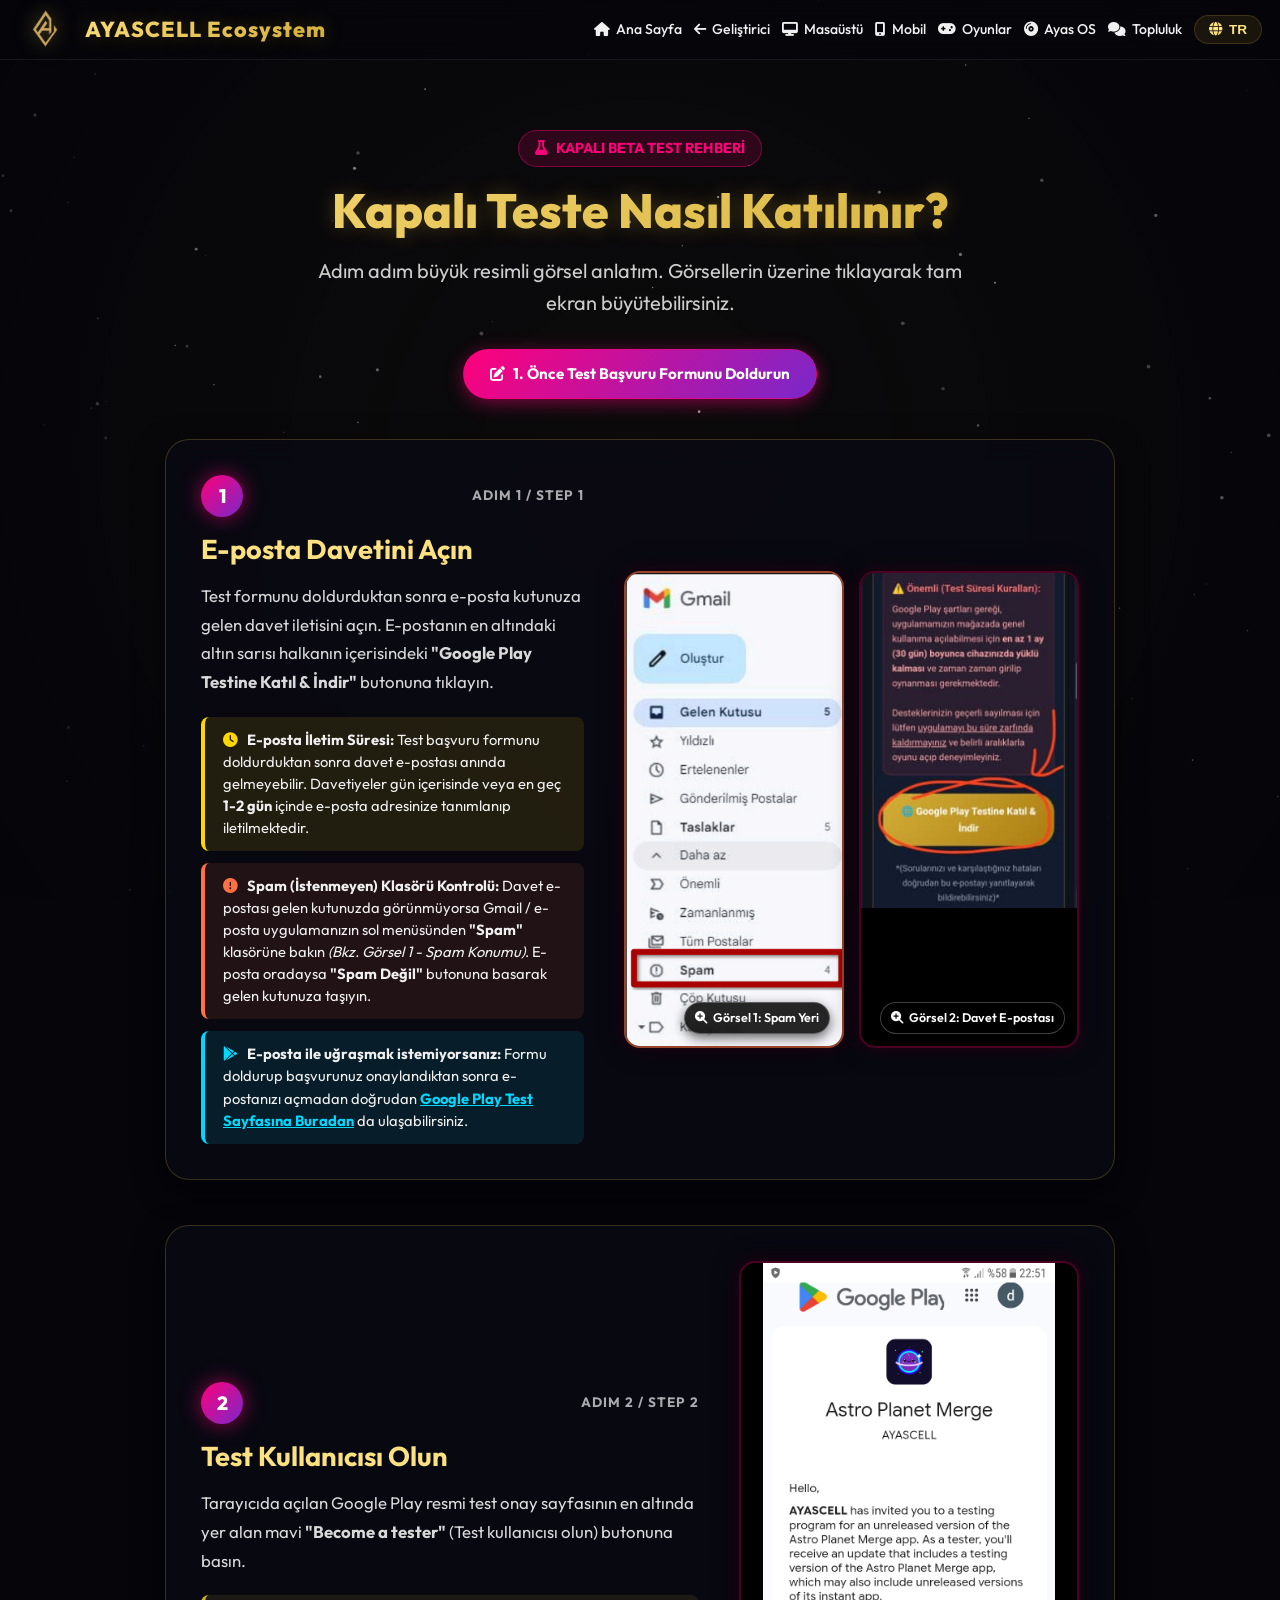
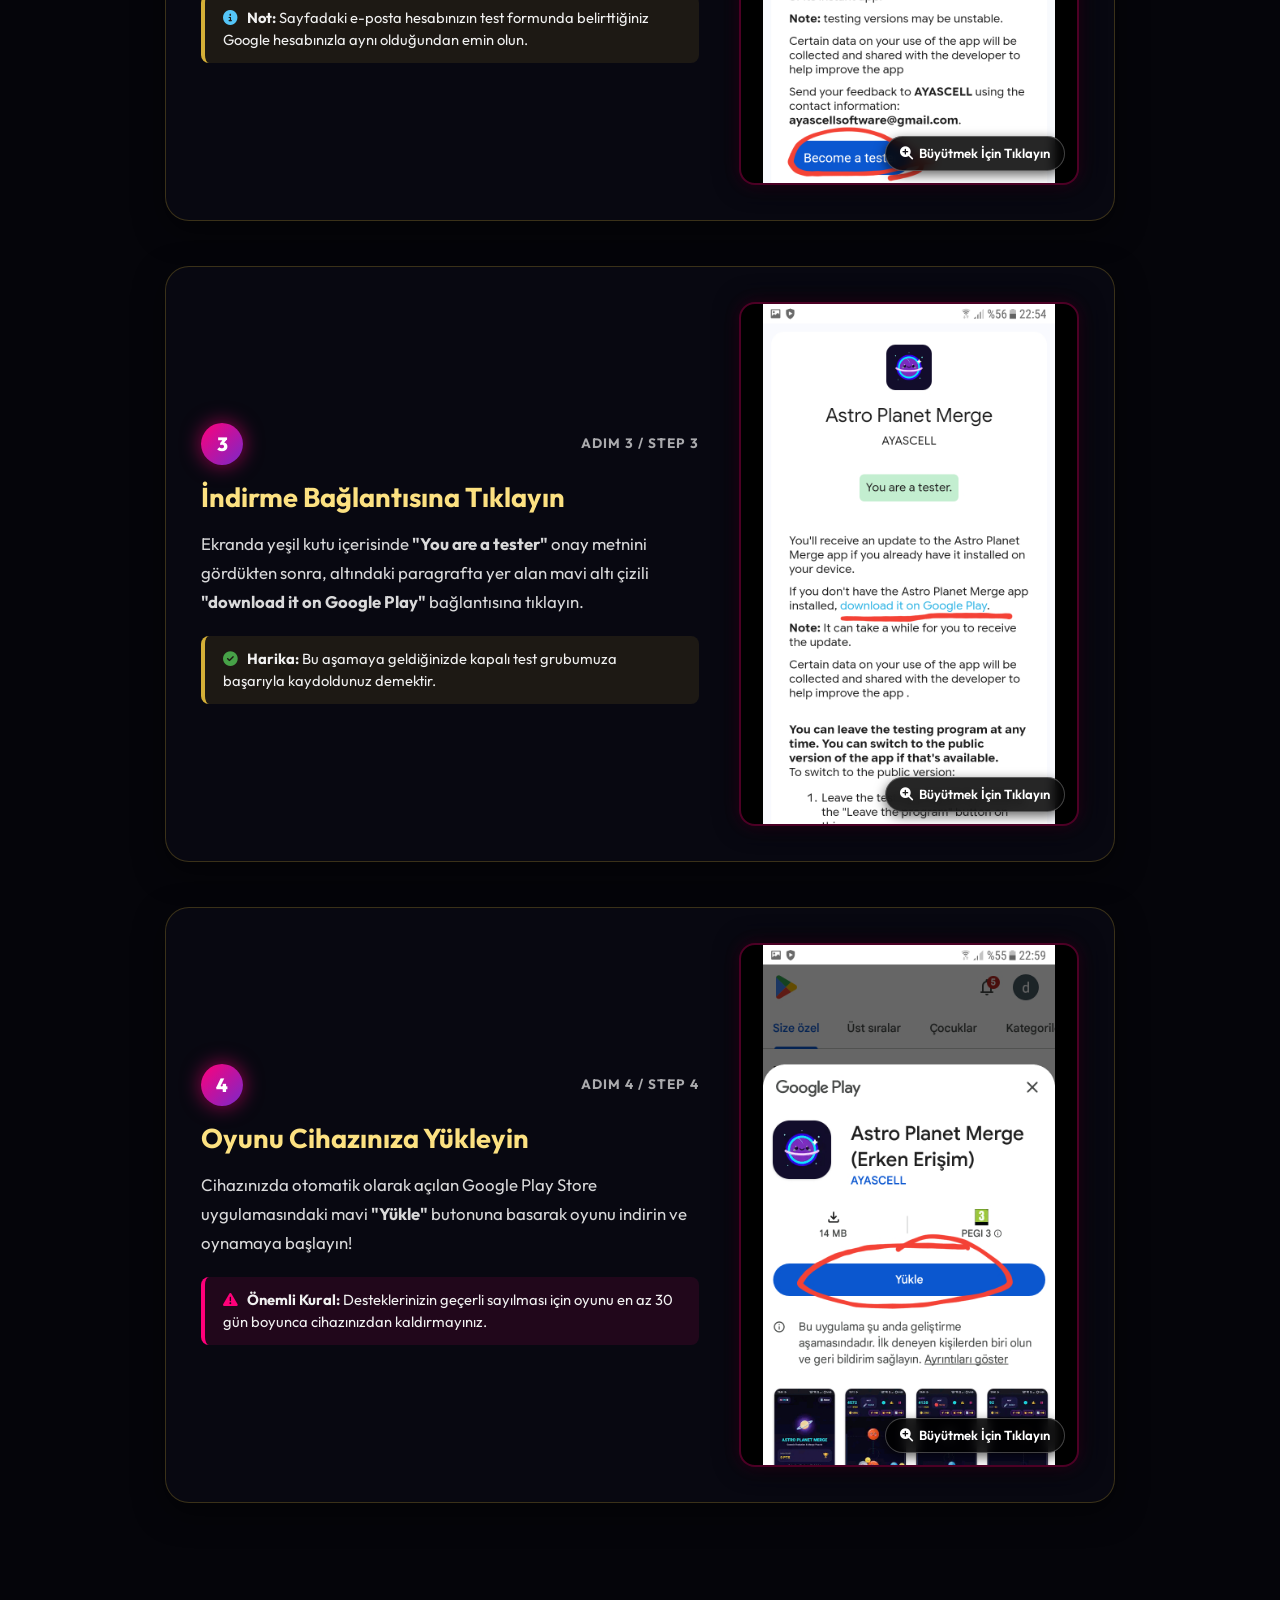
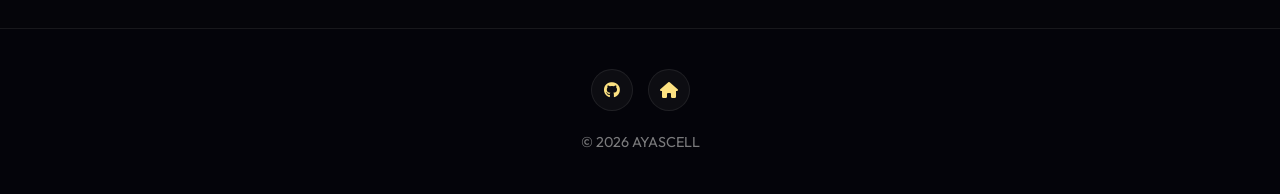
==== closed-beta-guide.html @ e4e46783 "feat: update domain to ayascell.com, add closed-beta guide, SEO and dynamic copyright" ====
<!DOCTYPE html>
<html lang="tr">

<head>
    <meta charset="UTF-8">
    <meta name="viewport" content="width=device-width, initial-scale=1.0">
    <title>Kapalı Beta Rehberi | AYASCELL Ecosystem</title>
    
    <link rel="canonical" href="https://ayascell.com/ayascell-ecosystem/closed-beta-guide.html">
    <meta name="description" content="AYASCELL kapalı beta test katılım rehberi.">
    <meta name="author" content="AYASCELL">
    <meta name="robots" content="index, follow">

    <!-- Open Graph -->
    <meta property="og:type" content="website">
    <meta property="og:site_name" content="AYASCELL">
    <meta property="og:url" content="https://ayascell.com/ayascell-ecosystem/closed-beta-guide.html">
    <meta property="og:title" content="Kapalı Beta Rehberi | AYASCELL Ecosystem">
    <meta property="og:description" content="AYASCELL kapalı beta test katılım rehberi.">
    <meta property="og:image" content="https://ayascell.com/assets/2-Photoroom.png">

    <!-- Favicon -->
    <link rel="icon" type="image/png" href="assets/2-Photoroom.png">
    <link rel="apple-touch-icon" href="assets/2-Photoroom.png">

    <link rel="stylesheet" href="https://cdnjs.cloudflare.com/ajax/libs/font-awesome/6.5.1/css/all.min.css" />
    <link href="https://fonts.googleapis.com/css2?family=Outfit:wght@300;400;500;700;800&display=swap" rel="stylesheet">
    <link rel="stylesheet" href="style.css">

    <style>
        .guide-container {
            max-width: 950px;
            margin: 0 auto 80px;
        }

        .step-card {
            padding: 35px;
            border-radius: 24px;
            margin-bottom: 45px;
            background: rgba(10, 10, 20, 0.75);
            backdrop-filter: blur(15px);
            -webkit-backdrop-filter: blur(15px);
            border: 1px solid rgba(212, 175, 55, 0.25);
            display: flex;
            flex-direction: row;
            align-items: center;
            gap: 40px;
            box-shadow: 0 10px 30px rgba(0, 0, 0, 0.5);
            transition: all 0.3s ease;
        }

        .step-card:hover {
            border-color: rgba(255, 0, 122, 0.4);
            box-shadow: 0 15px 40px rgba(0, 0, 0, 0.7), 0 0 25px rgba(255, 0, 122, 0.15);
        }

        .step-info {
            flex: 1 1 450px;
        }

        .step-badge-wrapper {
            display: flex;
            align-items: center;
            justify-content: space-between;
            margin-bottom: 15px;
        }

        .step-number {
            background: linear-gradient(135deg, #FF007A, #7928CA);
            color: #fff;
            font-weight: 800;
            font-size: 1.2em;
            width: 42px;
            height: 42px;
            border-radius: 50%;
            display: flex;
            align-items: center;
            justify-content: center;
            box-shadow: 0 0 20px rgba(255, 0, 122, 0.6);
        }

        .step-label {
            font-size: 0.85em;
            opacity: 0.7;
            font-weight: 700;
            letter-spacing: 1px;
        }

        .step-title {
            font-size: 1.7em;
            margin-bottom: 15px;
            color: var(--light-gold);
            line-height: 1.3;
        }

        .step-description {
            font-size: 1.05em;
            opacity: 0.9;
            line-height: 1.7;
            margin-bottom: 20px;
        }

        .step-tip-box {
            padding: 12px 18px;
            background: rgba(212, 175, 55, 0.1);
            border-left: 4px solid var(--primary-gold);
            border-radius: 8px;
            font-size: 0.92em;
            color: var(--light-text);
            line-height: 1.5;
        }

        .step-img-wrapper {
            flex: 0 0 340px;
            width: 100%;
            max-width: 360px;
            border-radius: 16px;
            overflow: hidden;
            border: 2px solid rgba(255, 0, 122, 0.3);
            box-shadow: 0 0 25px rgba(0, 0, 0, 0.8), 0 0 15px rgba(255, 0, 122, 0.2);
            cursor: zoom-in;
            transition: transform 0.3s ease, box-shadow 0.3s ease, border-color 0.3s ease;
            background: #000;
            text-align: center;
            position: relative;
        }

        .step-img-wrapper:hover {
            transform: scale(1.03);
            border-color: rgba(255, 0, 122, 0.8);
            box-shadow: 0 0 35px rgba(255, 0, 122, 0.5);
        }

        .step-img-wrapper img {
            width: 100%;
            height: auto;
            max-height: 520px;
            object-fit: contain;
            display: block;
            margin: 0 auto;
        }

        .zoom-hint {
            position: absolute;
            bottom: 12px;
            right: 12px;
            background: rgba(0, 0, 0, 0.85);
            color: #fff;
            padding: 6px 14px;
            border-radius: 20px;
            font-size: 0.82em;
            font-weight: 600;
            pointer-events: none;
            backdrop-filter: blur(6px);
            border: 1px solid rgba(255, 255, 255, 0.25);
            display: flex;
            align-items: center;
            gap: 6px;
            box-shadow: 0 4px 12px rgba(0, 0, 0, 0.6);
        }

        /* Lightbox Modal */
        .image-modal {
            display: none;
            position: fixed;
            z-index: 9999;
            padding-top: 30px;
            padding-bottom: 30px;
            left: 0;
            top: 0;
            width: 100%;
            height: 100%;
            overflow: auto;
            background-color: rgba(5, 5, 10, 0.95);
            backdrop-filter: blur(12px);
        }

        .modal-content {
            margin: auto;
            display: block;
            max-width: 92%;
            max-height: 82vh;
            border-radius: 16px;
            border: 2px solid rgba(212, 175, 55, 0.4);
            box-shadow: 0 0 40px rgba(0, 0, 0, 0.9), 0 0 30px rgba(212, 175, 55, 0.3);
            object-fit: contain;
        }

        .modal-close {
            position: fixed;
            top: 25px;
            right: 30px;
            width: 46px;
            height: 46px;
            background: rgba(15, 15, 25, 0.9);
            border: 2px solid #FF007A;
            border-radius: 50%;
            color: #ffffff;
            font-size: 20px;
            display: flex;
            align-items: center;
            justify-content: center;
            cursor: pointer;
            transition: all 0.3s ease;
            box-shadow: 0 4px 20px rgba(0, 0, 0, 0.9), 0 0 15px rgba(255, 0, 122, 0.6);
            backdrop-filter: blur(8px);
            -webkit-backdrop-filter: blur(8px);
            z-index: 10001;
        }

        .modal-close:hover {
            background: #FF007A;
            color: #ffffff;
            transform: scale(1.15) rotate(90deg);
            box-shadow: 0 0 25px rgba(255, 0, 122, 0.9);
        }

        .modal-caption {
            margin: auto;
            display: block;
            width: 80%;
            max-width: 700px;
            text-align: center;
            color: var(--light-text);
            padding: 15px 0;
            font-size: 1.15em;
            font-weight: 600;
        }

        @media (max-width: 850px) {
            .step-card {
                flex-direction: column;
                padding: 25px;
                gap: 25px;
            }

            .step-img-wrapper {
                flex: 1 1 auto;
                max-width: 100%;
            }

            .step-title {
                font-size: 1.4em;
            }
        }
    </style>
</head>

<body>

    <canvas id="starfield-canvas"></canvas>
    <div class="glass-overlay"></div>

    <!-- Header Navigation -->
    <header class="main-header">
        <nav class="navbar">
            <a href="index.html" class="logo-link">
                <img src="assets/2-Photoroom.png" alt="AYASCELL Logo" class="header-logo-image">
                <span class="gradient-text header-logo-text glow-text">AYASCELL Ecosystem</span>
            </a>
            <div class="menu-toggle" id="menu-toggle">
                <i class="fas fa-bars"></i>
            </div>
            <ul class="nav-links" id="nav-links">
                <li>
                    <a href="index.html">
                        <i class="fas fa-home"></i>
                        <span class="lang-en">Home</span>
                        <span class="lang-tr">Ana Sayfa</span>
                    </a>
                </li>
                <li>
                    <a href="https://ayascell.com/">
                        <i class="fas fa-arrow-left"></i>
                        <span class="lang-en">Developer</span>
                        <span class="lang-tr">Geliştirici</span>
                    </a>
                </li>
                <li>
                    <a href="desktop.html">
                        <i class="fas fa-desktop"></i>
                        <span class="lang-en">Desktop</span>
                        <span class="lang-tr">Masaüstü</span>
                    </a>
                </li>
                <li>
                    <a href="mobile.html">
                        <i class="fas fa-mobile-alt"></i>
                        <span class="lang-en">Mobile</span>
                        <span class="lang-tr">Mobil</span>
                    </a>
                </li>
                <li>
                    <a href="games.html">
                        <i class="fas fa-gamepad"></i>
                        <span class="lang-en">Games</span>
                        <span class="lang-tr">Oyunlar</span>
                    </a>
                </li>
                <li>
                    <a href="https://ayascell.com/AyasOS/" target="_blank">
                        <i class="fas fa-compact-disc"></i>
                        <span class="lang-en">Ayas OS</span>
                        <span class="lang-tr">Ayas OS</span>
                    </a>
                </li>
                <li>
                    <a href="https://ayascell.com/ayas-discussions/" target="_blank">
                        <i class="fas fa-comments"></i>
                        <span class="lang-en">Community</span>
                        <span class="lang-tr">Topluluk</span>
                    </a>
                </li>
                <li>
                    <button id="lang-toggle" class="lang-btn">
                        <i class="fas fa-globe"></i> <span id="current-lang">TR</span>
                    </button>
                </li>
            </ul>
        </nav>
    </header>

    <!-- Subpage Banner -->
    <section class="hero-section" style="padding-top: 130px; padding-bottom: 40px;">
        <div class="container" style="text-align: center;">
            <div
                style="display: inline-flex; align-items: center; gap: 8px; padding: 6px 16px; background: rgba(255, 0, 122, 0.15); border: 1px solid rgba(255, 0, 122, 0.4); border-radius: 20px; font-size: 0.9em; font-weight: 700; color: #FF007A; margin-bottom: 15px;">
                <i class="fas fa-flask"></i>
                <span class="lang-tr">KAPALI BETA TEST REHBERİ</span>
                <span class="lang-en">CLOSED BETA TESTING GUIDE</span>
            </div>
            <h1 class="gradient-text mega-title glow-text" style="font-size: 3em; margin-bottom: 15px;">
                <span class="lang-tr">Kapalı Teste Nasıl Katılınır?</span>
                <span class="lang-en">How to Join Closed Beta?</span>
            </h1>
            <p class="subtitle" style="max-width: 650px; margin: 0 auto 30px;">
                <span class="lang-tr">Adım adım büyük resimli görsel anlatım. Görsellerin üzerine tıklayarak tam ekran
                    büyütebilirsiniz.</span>
                <span class="lang-en">Step-by-step visual guide. Click on any screenshot to view full-size enlarged
                    image.</span>
            </p>
            <div style="display: flex; justify-content: center; gap: 15px; flex-wrap: wrap;">
                <a href="https://forms.gle/T1xgNxnQL53AFzpQ7" target="_blank" class="link-button beta-button">
                    <i class="fas fa-edit"></i>
                    <span class="lang-tr">1. Önce Test Başvuru Formunu Doldurun</span>
                    <span class="lang-en">1. First Fill Closed Beta Form</span>
                </a>
                <!--<a href="https://play.google.com/store/apps/details?id=com.ayascell.astroplanetmerge" target="_blank" class="link-button solid">
                    <i class="fab fa-google-play"></i>
                    <span class="lang-tr">Doğrudan Google Play Sayfası</span>
                    <span class="lang-en">Direct Google Play Store</span>
                </a>
                <a href="games.html" class="link-button outline">
                    <i class="fas fa-arrow-left"></i>
                    <span class="lang-tr">Oyunlara Dön</span>
                    <span class="lang-en">Back to Games</span>
                </a>-->
            </div>
        </div>
    </section>

    <!-- Step-by-Step Visual Walkthrough Container -->
    <section class="guide-container">

        <!-- Step 1 Card -->
        <div class="step-card glass-card premium-border">
            <div class="step-info">
                <div class="step-badge-wrapper">
                    <span class="step-number">1</span>
                    <span class="step-label">ADIM 1 / STEP 1</span>
                </div>
                <h3 class="step-title">
                    <span class="lang-tr">E-posta Davetini Açın</span>
                    <span class="lang-en">Open Email Invitation</span>
                </h3>
                <p class="step-description">
                    <span class="lang-tr">Test formunu doldurduktan sonra e-posta kutunuza gelen davet iletisini açın. E-postanın en altındaki altın sarısı halkanın içerisindeki <strong>"Google Play Testine Katıl & İndir"</strong> butonuna tıklayın.</span>
                    <span class="lang-en">Open the invitation email sent to your inbox. Click the golden circled <strong>"Google Play Testine Katıl & İndir"</strong> button at the bottom.</span>
                </p>
                <div class="step-tip-box" style="border-left-color: #FFD700; background: rgba(255, 215, 0, 0.1); margin-bottom: 12px;">
                    <i class="fas fa-clock" style="color: #FFD700; margin-right: 6px;"></i>
                    <span class="lang-tr"><strong>E-posta İletim Süresi:</strong> Test başvuru formunu doldurduktan sonra davet e-postası anında gelmeyebilir. Davetiyeler gün içerisinde veya en geç <strong>1-2 gün</strong> içinde e-posta adresinize tanımlanıp iletilmektedir.</span>
                    <span class="lang-en"><strong>Email Delivery Time:</strong> After submitting the test form, the invitation email may not arrive instantly. Invitations are sent within the day or at most within <strong>1-2 days</strong>.</span>
                </div>
                <div class="step-tip-box" style="border-left-color: #FF7043; background: rgba(255, 112, 67, 0.1); margin-bottom: 12px;">
                    <i class="fas fa-exclamation-circle" style="color: #FF7043; margin-right: 6px;"></i>
                    <span class="lang-tr"><strong>Spam (İstenmeyen) Klasörü Kontrolü:</strong> Davet e-postası gelen kutunuzda görünmüyorsa Gmail / e-posta uygulamanızın sol menüsünden <strong>"Spam"</strong> klasörüne bakın <em>(Bkz. Görsel 1 - Spam Konumu)</em>. E-posta oradaysa <strong>"Spam Değil"</strong> butonuna basarak gelen kutunuza taşıyın.</span>
                    <span class="lang-en"><strong>Spam Folder Check:</strong> If the email doesn't appear in your inbox, check the <strong>"Spam"</strong> folder in your email side menu <em>(See Image 1 - Spam Location)</em>. Click <strong>"Not Spam"</strong> to move it to Inbox.</span>
                </div>
                <div class="step-tip-box" style="border-left-color: #00D8FF; background: rgba(0, 216, 255, 0.1);">
                    <i class="fab fa-google-play" style="color: #00D8FF; margin-right: 6px;"></i>
                    <span class="lang-tr"><strong>E-posta ile uğraşmak istemiyorsanız:</strong> Formu doldurup başvurunuz onaylandıktan sonra e-postanızı açmadan doğrudan <a href="https://play.google.com/store/apps/details?id=com.ayascell.astroplanetmerge" target="_blank" style="color: #00D8FF; text-decoration: underline; font-weight: 700;">Google Play Test Sayfasına Buradan</a> da ulaşabilirsiniz.</span>
                    <span class="lang-en"><strong>If you prefer to bypass email:</strong> Once approved after filling the form, you can access the <a href="https://play.google.com/store/apps/details?id=com.ayascell.astroplanetmerge" target="_blank" style="color: #00D8FF; text-decoration: underline; font-weight: 700;">Google Play Testing Page Directly Here</a> without opening your email.</span>
                </div>
            </div>
            
            <!-- Dual Screenshots Container (Spam + Email Invite) -->
            <div style="display: flex; gap: 15px; flex-wrap: wrap; justify-content: center; flex: 0 0 auto;">
                <!-- 1. Spam Location Screenshot -->
                <div class="step-img-wrapper" style="flex: 1 1 180px; max-width: 220px; border-color: rgba(255, 112, 67, 0.6);" onclick="openImageModal('assets/closed-beta-spam.png', 'Görsel 1: Gmail Spam Klasörünün Yeri (Kırmızı Kutu)')">
                    <img src="assets/closed-beta-spam.png" alt="Gmail Spam Klasörü Yeri" style="max-height: 480px;">
                    <div class="zoom-hint" style="font-size: 0.78em; padding: 5px 10px;">
                        <i class="fas fa-search-plus"></i> <span class="lang-tr">Görsel 1: Spam Yeri</span><span class="lang-en">Image 1: Spam Location</span>
                    </div>
                </div>
                <!-- 2. Email Invite Screenshot -->
                <div class="step-img-wrapper" style="flex: 1 1 180px; max-width: 220px;" onclick="openImageModal('assets/closed-beta-step1.jpg', 'Görsel 2: E-postadaki \'Google Play Testine Katıl & İndir\' Butonuna Tıklayın')">
                    <img src="assets/closed-beta-step1.jpg" alt="Adım 1 - E-posta Daveti" style="max-height: 480px;">
                    <div class="zoom-hint" style="font-size: 0.78em; padding: 5px 10px;">
                        <i class="fas fa-search-plus"></i> <span class="lang-tr">Görsel 2: Davet E-postası</span><span class="lang-en">Image 2: Email Invite</span>
                    </div>
                </div>
            </div>
        </div>

        <!-- Step 2 Card -->
        <div class="step-card glass-card premium-border">
            <div class="step-info">
                <div class="step-badge-wrapper">
                    <span class="step-number">2</span>
                    <span class="step-label">ADIM 2 / STEP 2</span>
                </div>
                <h3 class="step-title">
                    <span class="lang-tr">Test Kullanıcısı Olun</span>
                    <span class="lang-en">Become a Tester</span>
                </h3>
                <p class="step-description">
                    <span class="lang-tr">Tarayıcıda açılan Google Play resmi test onay sayfasının en altında yer alan
                        mavi <strong>"Become a tester"</strong> (Test kullanıcısı olun) butonuna basın.</span>
                    <span class="lang-en">On the official Google Play web page, click the blue <strong>"Become a
                            tester"</strong> button located at the bottom.</span>
                </p>
                <div class="step-tip-box">
                    <i class="fas fa-info-circle" style="color: #54C5F8; margin-right: 6px;"></i>
                    <span class="lang-tr"><strong>Not:</strong> Sayfadaki e-posta hesabınızın test formunda
                        belirttiğiniz Google hesabınızla aynı olduğundan emin olun.</span>
                    <span class="lang-en"><strong>Note:</strong> Make sure the logged-in Google account matches the
                        email provided in the test form.</span>
                </div>
            </div>
            <div class="step-img-wrapper"
                onclick="openImageModal('assets/closed-beta-step2.png', 'Adım 2: Mavi \'Become a tester\' Butonuna Basın')">
                <img src="assets/closed-beta-step2.png" alt="Adım 2 - Become a Tester">
                <div class="zoom-hint">
                    <i class="fas fa-search-plus"></i>
                    <span class="lang-tr">Büyütmek İçin Tıklayın</span>
                    <span class="lang-en">Click to Enlarge</span>
                </div>
            </div>
        </div>

        <!-- Step 3 Card -->
        <div class="step-card glass-card premium-border">
            <div class="step-info">
                <div class="step-badge-wrapper">
                    <span class="step-number">3</span>
                    <span class="step-label">ADIM 3 / STEP 3</span>
                </div>
                <h3 class="step-title">
                    <span class="lang-tr">İndirme Bağlantısına Tıklayın</span>
                    <span class="lang-en">Click Download Link</span>
                </h3>
                <p class="step-description">
                    <span class="lang-tr">Ekranda yeşil kutu içerisinde <strong>"You are a tester"</strong> onay metnini
                        gördükten sonra, altındaki paragrafta yer alan mavi altı çizili <strong>"download it on Google
                            Play"</strong> bağlantısına tıklayın.</span>
                    <span class="lang-en">Once you see <strong>"You are a tester"</strong> in green, click the blue
                        underlined <strong>"download it on Google Play"</strong> link inside the paragraph below.</span>
                </p>
                <div class="step-tip-box">
                    <i class="fas fa-check-circle" style="color: #47A248; margin-right: 6px;"></i>
                    <span class="lang-tr"><strong>Harika:</strong> Bu aşamaya geldiğinizde kapalı test grubumuza
                        başarıyla kaydoldunuz demektir.</span>
                    <span class="lang-en"><strong>Great:</strong> You have successfully registered in our closed testing
                        group.</span>
                </div>
            </div>
            <div class="step-img-wrapper"
                onclick="openImageModal('assets/closed-beta-step3.jpg', 'Adım 3: Altı Çizili \'download it on Google Play\' Bağlantısına Tıklayın')">
                <img src="assets/closed-beta-step3.jpg" alt="Adım 3 - Download Link">
                <div class="zoom-hint">
                    <i class="fas fa-search-plus"></i>
                    <span class="lang-tr">Büyütmek İçin Tıklayın</span>
                    <span class="lang-en">Click to Enlarge</span>
                </div>
            </div>
        </div>

        <!-- Step 4 Card -->
        <div class="step-card glass-card premium-border">
            <div class="step-info">
                <div class="step-badge-wrapper">
                    <span class="step-number">4</span>
                    <span class="step-label">ADIM 4 / STEP 4</span>
                </div>
                <h3 class="step-title">
                    <span class="lang-tr">Oyunu Cihazınıza Yükleyin</span>
                    <span class="lang-en">Install Game on Device</span>
                </h3>
                <p class="step-description">
                    <span class="lang-tr">Cihazınızda otomatik olarak açılan Google Play Store uygulamasındaki mavi
                        <strong>"Yükle"</strong> butonuna basarak oyunu indirin ve oynamaya başlayın!</span>
                    <span class="lang-en">Click the blue <strong>"Install"</strong> button in the automatically opened
                        Google Play Store app to download and start playing!</span>
                </p>
                <div class="step-tip-box" style="border-left-color: #FF007A; background: rgba(255, 0, 122, 0.1);">
                    <i class="fas fa-exclamation-triangle" style="color: #FF007A; margin-right: 6px;"></i>
                    <span class="lang-tr"><strong>Önemli Kural:</strong> Desteklerinizin geçerli sayılması için oyunu en
                        az 30 gün boyunca cihazınızdan kaldırmayınız.</span>
                    <span class="lang-en"><strong>Important Rule:</strong> Keep the game installed on your device for at
                        least 30 days for testing validity.</span>
                </div>
            </div>
            <div class="step-img-wrapper"
                onclick="openImageModal('assets/closed-beta-step4.jpg', 'Adım 4: Google Play Store\'dan \'Yükle\' Butonuna Basın')">
                <img src="assets/closed-beta-step4.jpg" alt="Adım 4 - Google Play Yükle">
                <div class="zoom-hint">
                    <i class="fas fa-search-plus"></i>
                    <span class="lang-tr">Büyütmek İçin Tıklayın</span>
                    <span class="lang-en">Click to Enlarge</span>
                </div>
            </div>
        </div>

    </section>

    <!-- Image Lightbox Modal -->
    <div id="image-modal" class="image-modal" onclick="closeImageModal()">
        <span class="modal-close" onclick="closeImageModal()">&times;</span>
        <img class="modal-content" id="modal-img" alt="Enlarged Screenshot">
        <div id="modal-caption" class="modal-caption"></div>
    </div>

    <!-- Footer -->
    <footer>
        <div class="container">
            <div class="social-links">
                <a href="https://github.com/ayascell" target="_blank" class="social-icon"><i
                        class="fab fa-github"></i></a>
                <a href="index.html" class="social-icon"><i class="fas fa-home"></i></a>
            </div>
            <p class="copyright-text">&copy; <span class="current-year"></span> AYASCELL</p>
        </div>
    </footer>

    <script>
        function openImageModal(imgSrc, captionText) {
            const modal = document.getElementById('image-modal');
            const modalImg = document.getElementById('modal-img');
            const caption = document.getElementById('modal-caption');
            modal.style.display = "block";
            modalImg.src = imgSrc;
            caption.textContent = captionText;
        }

        function closeImageModal() {
            document.getElementById('image-modal').style.display = "none";
        }
    </script>
    <script src="app.js"></script>
</body>

</html>
---- style.css ----
:root {
    --dark-bg: #05050A;
    --card-bg: rgba(18, 18, 28, 0.6);
    --primary-gold: #D4AF37;
    --light-gold: #FCE181;
    --light-text: #F0F0F0;
    --border-color: rgba(212, 175, 55, 0.2);
    --button-bg: #141423;

    --glass-bg: rgba(255, 255, 255, 0.03);
    --glass-border: rgba(255, 255, 255, 0.08);
    --glass-shadow: 0 8px 32px 0 rgba(0, 0, 0, 0.5);

    --neon-orange: #FF5722;
    --neon-yellow: #FFDF00;
    --neon-blue: #00D8FF;
    --neon-green: #68A063;
    --neon-python: #3776AB;
    --neon-purple: #9c27b0;
}

* {
    margin: 0;
    padding: 0;
    box-sizing: border-box;
}

img {
    -webkit-user-drag: none;
    user-drag: none;
    user-select: none;
}

body {
    font-family: 'Outfit', sans-serif;
    background-color: var(--dark-bg);
    color: var(--light-text);
    line-height: 1.6;
    overflow-x: hidden;
    position: relative;
    scroll-behavior: smooth;
    scroll-padding-top: 100px;
    min-height: 100vh;
    display: flex;
    flex-direction: column;
}

#starfield-canvas {
    position: fixed;
    top: 0;
    left: 0;
    width: 100%;
    height: 100%;
    z-index: -2;
    opacity: 0.9;
}

.glass-overlay {
    position: fixed;
    top: 0;
    left: 0;
    width: 100%;
    height: 100%;
    z-index: -1;
    background: radial-gradient(circle at 50% 50%, rgba(212, 175, 55, 0.04) 0%, rgba(5, 5, 10, 0.85) 100%);
    pointer-events: none;
}

.container {
    max-width: 1200px;
    margin: 0 auto;
    padding: 0 20px;
    width: 100%;
}

/* Language Toggle Rules */
.lang-tr { display: none !important; }
.lang-en { display: inline !important; }
.show-tr .lang-tr { display: inline !important; }
.show-tr .lang-en { display: none !important; }
.show-en .lang-tr { display: none !important; }
.show-en .lang-en { display: inline !important; }

/* Typography & Helpers */
.gradient-text {
    background: linear-gradient(135deg, var(--light-gold), var(--primary-gold));
    -webkit-background-clip: text;
    -webkit-text-fill-color: transparent;
}

.glow-text {
    text-shadow: 0 0 20px rgba(212, 175, 55, 0.3);
}

/* Glassmorphism Cards */
.glass-card {
    background: var(--card-bg);
    backdrop-filter: blur(16px);
    -webkit-backdrop-filter: blur(16px);
    border: 1px solid var(--glass-border);
    box-shadow: var(--glass-shadow);
    border-radius: 20px;
    transition: all 0.3s cubic-bezier(0.25, 0.8, 0.25, 1);
}

.premium-border {
    border: 1px solid var(--border-color);
}

.hover-lift:hover {
    transform: translateY(-6px);
    border-color: rgba(212, 175, 55, 0.4);
    box-shadow: 0 12px 40px rgba(212, 175, 55, 0.15);
}

/* Header & Navbar */
.main-header {
    position: fixed;
    top: 0;
    left: 0;
    width: 100%;
    z-index: 1000;
    background: rgba(5, 5, 10, 0.8);
    backdrop-filter: blur(12px);
    border-bottom: 1px solid var(--glass-border);
}

.navbar {
    display: flex;
    justify-content: space-between;
    align-items: center;
    padding: 15px 30px;
    max-width: 1300px;
    margin: 0 auto;
}

.logo-link {
    display: flex;
    align-items: center;
    gap: 12px;
    text-decoration: none;
}

.header-logo-image {
    height: 55px;
    width: auto;
    object-fit: contain;
    margin: -10px 0;
    filter: drop-shadow(0 0 10px rgba(212, 175, 55, 0.6));
}

.header-logo-text {
    font-size: 1.6em;
    font-weight: 800;
    letter-spacing: 1px;
}

.nav-links {
    display: flex;
    list-style: none;
    align-items: center;
    gap: 20px;
}

.nav-links li {
    flex-shrink: 0;
}

.nav-links a {
    color: var(--light-text);
    text-decoration: none;
    font-weight: 500;
    font-size: 0.95em;
    transition: color 0.3s ease;
    display: flex;
    align-items: center;
    gap: 6px;
    white-space: nowrap !important;
}

.nav-links a:hover, .nav-links a.active {
    color: var(--primary-gold);
}

.lang-btn {
    background: rgba(212, 175, 55, 0.1);
    border: 1px solid var(--border-color);
    color: var(--light-gold);
    padding: 6px 14px;
    border-radius: 20px;
    cursor: pointer;
    font-weight: 600;
    font-size: 0.85em;
    display: flex;
    align-items: center;
    gap: 6px;
    transition: all 0.3s ease;
}

.lang-btn:hover {
    background: var(--primary-gold);
    color: var(--dark-bg);
    box-shadow: 0 0 15px rgba(212, 175, 55, 0.4);
}

.menu-toggle {
    display: none;
    font-size: 1.5em;
    color: var(--light-gold);
    cursor: pointer;
}

/* Hero Section */
.hero-section {
    padding-top: 140px;
    padding-bottom: 60px;
    text-align: center;
}

.hero-avatar {
    width: 140px;
    height: 140px;
    margin: 0 auto 20px;
    border-radius: 50%;
    background: #12121e;
    border: 2px solid rgba(212, 175, 55, 0.4);
    display: flex;
    align-items: center;
    justify-content: center;
    box-shadow: 0 0 30px rgba(212, 175, 55, 0.25);
}

.hero-avatar img {
    width: 75%;
    object-fit: contain;
    filter: drop-shadow(0 0 12px rgba(212, 175, 55, 0.5));
}

.mega-title {
    font-size: 3.5em;
    font-weight: 800;
    margin-bottom: 10px;
    line-height: 1.2;
}

.subtitle {
    font-size: 1.25em;
    color: rgba(240, 240, 240, 0.85);
    max-width: 700px;
    margin: 0 auto 30px;
    font-weight: 400;
}

/* Category Grid (Pillars) */
.category-grid {
    display: grid;
    grid-template-columns: repeat(auto-fit, minmax(320px, 1fr));
    gap: 30px;
    margin-top: 40px;
    margin-bottom: 60px;
}

.category-card {
    padding: 35px 25px;
    text-align: center;
    position: relative;
    overflow: hidden;
    display: flex;
    flex-direction: column;
    align-items: center;
    justify-content: space-between;
}

.category-icon-wrapper {
    width: 80px;
    height: 80px;
    border-radius: 20px;
    background: rgba(212, 175, 55, 0.08);
    border: 1px solid var(--border-color);
    display: flex;
    align-items: center;
    justify-content: center;
    font-size: 2.2em;
    color: var(--light-gold);
    margin-bottom: 20px;
    box-shadow: 0 0 20px rgba(212, 175, 55, 0.1);
}

.category-card h3 {
    font-size: 1.7em;
    margin-bottom: 12px;
    color: #FFF;
}

.category-card p {
    font-size: 0.95em;
    color: rgba(240, 240, 240, 0.7);
    margin-bottom: 25px;
}

/* Buttons */
.link-button {
    display: inline-flex;
    align-items: center;
    gap: 8px;
    padding: 12px 26px;
    border-radius: 30px;
    text-decoration: none;
    font-weight: 700;
    font-size: 0.95em;
    transition: all 0.3s ease;
    cursor: pointer;
}

.link-button.solid {
    background: linear-gradient(135deg, var(--light-gold), var(--primary-gold));
    color: #05050A;
    box-shadow: 0 4px 15px rgba(212, 175, 55, 0.3);
}

.link-button.solid:hover {
    box-shadow: 0 6px 25px rgba(212, 175, 55, 0.6);
    transform: translateY(-2px);
}

.link-button.outline {
    background: rgba(255, 255, 255, 0.03);
    border: 1px solid var(--border-color);
    color: var(--light-gold);
}

.link-button.outline:hover {
    background: rgba(212, 175, 55, 0.15);
    border-color: var(--primary-gold);
    color: #FFF;
}

.link-button.beta-button {
    background: linear-gradient(135deg, #FF007A, #7928CA);
    color: #FFFFFF;
    border: 1px solid rgba(255, 0, 122, 0.5);
    box-shadow: 0 4px 18px rgba(255, 0, 122, 0.45);
    animation: betaPulse 2.5s infinite alternate;
}

.link-button.beta-button:hover {
    background: linear-gradient(135deg, #FF2A8D, #9333EA);
    box-shadow: 0 6px 28px rgba(255, 0, 122, 0.75);
    transform: translateY(-2px);
    color: #FFFFFF;
}

@keyframes betaPulse {
    0% {
        box-shadow: 0 0 12px rgba(255, 0, 122, 0.4);
    }
    100% {
        box-shadow: 0 0 25px rgba(255, 0, 122, 0.85), 0 0 40px rgba(121, 40, 202, 0.5);
    }
}

/* Projects Showcase Grid */
.showcase-grid {
    display: grid;
    grid-template-columns: repeat(auto-fit, minmax(320px, 1fr));
    gap: 25px;
    margin-top: 30px;
}

.project-card {
    padding: 30px;
    display: flex;
    flex-direction: column;
    justify-content: space-between;
}

.project-header {
    display: flex;
    justify-content: space-between;
    align-items: center;
    margin-bottom: 18px;
}

.app-card-icon {
    width: 48px;
    height: 48px;
    object-fit: contain;
    border-radius: 12px;
    box-shadow: 0 4px 12px rgba(0, 0, 0, 0.4);
    border: 1px solid rgba(255, 255, 255, 0.15);
    background: rgba(18, 18, 28, 0.8);
    transition: transform 0.3s ease;
}

.project-card:hover .app-card-icon {
    transform: scale(1.08);
}

.project-badge {
    font-size: 0.75em;
    font-weight: 700;
    padding: 4px 10px;
    border-radius: 12px;
    text-transform: uppercase;
    letter-spacing: 0.5px;
}

.badge-desktop { background: rgba(0, 216, 255, 0.15); color: #00D8FF; border: 1px solid rgba(0, 216, 255, 0.3); }
.badge-mobile { background: rgba(255, 87, 34, 0.15); color: #FF5722; border: 1px solid rgba(255, 87, 34, 0.3); }
.badge-game { background: rgba(156, 39, 176, 0.15); color: #e040fb; border: 1px solid rgba(156, 39, 176, 0.3); }
.badge-os { background: rgba(212, 175, 55, 0.15); color: var(--light-gold); border: 1px solid var(--border-color); }
.badge-live { background: rgba(76, 175, 80, 0.15); color: #4CAF50; border: 1px solid rgba(76, 175, 80, 0.3); }
.badge-testing { background: rgba(255, 152, 0, 0.15); color: #FF9800; border: 1px solid rgba(255, 152, 0, 0.3); }

.project-card h4 {
    font-size: 1.4em;
    margin-bottom: 10px;
    color: #FFF;
}

.project-card p {
    font-size: 0.92em;
    color: rgba(240, 240, 240, 0.75);
    margin-bottom: 20px;
    flex-grow: 1;
}

.tech-tags {
    display: flex;
    gap: 8px;
    flex-wrap: wrap;
    margin-bottom: 20px;
}

.tech-tag {
    font-size: 0.75em;
    padding: 3px 8px;
    background: rgba(255, 255, 255, 0.05);
    border-radius: 6px;
    color: rgba(240, 240, 240, 0.6);
}

.project-links-row {
    display: flex;
    gap: 10px;
    align-items: center;
}

/* Footer */
footer {
    margin-top: auto;
    padding: 40px 0;
    border-top: 1px solid var(--glass-border);
    background: rgba(5, 5, 10, 0.9);
    text-align: center;
}

.social-links {
    display: flex;
    justify-content: center;
    gap: 15px;
    margin-bottom: 20px;
}

.social-icon {
    width: 42px;
    height: 42px;
    border-radius: 50%;
    background: rgba(255, 255, 255, 0.04);
    border: 1px solid var(--glass-border);
    color: var(--light-gold);
    display: flex;
    align-items: center;
    justify-content: center;
    text-decoration: none;
    transition: all 0.3s ease;
}

.social-icon:hover {
    background: var(--primary-gold);
    color: var(--dark-bg);
    box-shadow: 0 0 15px rgba(212, 175, 55, 0.4);
}

.copyright-text {
    font-size: 0.9em;
    color: rgba(240, 240, 240, 0.5);
}

/* Responsive */
@media (min-width: 1181px) and (max-width: 1350px) {
    .navbar {
        padding: 12px 18px;
    }
    .header-logo-text {
        font-size: 1.35em;
    }
    .nav-links {
        gap: 12px;
    }
    .nav-links a {
        font-size: 0.88em;
    }
}

@media (max-width: 1180px) {
    .main-header {
        padding: 10px 15px;
    }

    .menu-toggle {
        display: block;
        font-size: 1.6em;
    }

    .nav-links {
        display: none;
        flex-direction: column;
        position: absolute;
        top: 100%;
        left: 15px;
        right: 15px;
        background: rgba(10, 10, 20, 0.96);
        backdrop-filter: blur(20px);
        -webkit-backdrop-filter: blur(20px);
        border: 1px solid var(--border-color);
        border-radius: 16px;
        padding: 18px 14px;
        gap: 10px;
        text-align: center;
        box-shadow: 0 10px 30px rgba(0, 0, 0, 0.8);
        margin-top: 8px;
    }

    .nav-links.active {
        display: flex;
        animation: mobileMenuSlideDown 0.3s ease-out forwards;
    }

    @keyframes mobileMenuSlideDown {
        from {
            opacity: 0;
            transform: translateY(-10px);
        }

        to {
            opacity: 1;
            transform: translateY(0);
        }
    }

    .nav-links li {
        width: 100%;
        list-style: none;
    }

    .nav-links li a {
        display: flex;
        align-items: center;
        justify-content: center;
        gap: 10px;
        padding: 10px 14px;
        border-radius: 10px;
        background: rgba(255, 255, 255, 0.02);
        border: 1px solid rgba(255, 255, 255, 0.05);
        transition: all 0.3s ease;
        width: 100%;
        font-size: 0.92em;
    }

    .nav-links li a:hover,
    .nav-links li a.active {
        background: rgba(212, 175, 55, 0.1);
        border-color: rgba(212, 175, 55, 0.4);
        color: var(--primary-gold);
    }

    .mega-title {
        font-size: 2.2em;
    }

    .subtitle {
        font-size: 1.05em;
        line-height: 1.5;
    }

    .project-card p {
        font-size: 0.88em;
        line-height: 1.5;
    }

    .category-grid, .showcase-grid {
        grid-template-columns: 1fr;
        gap: 20px;
    }
}
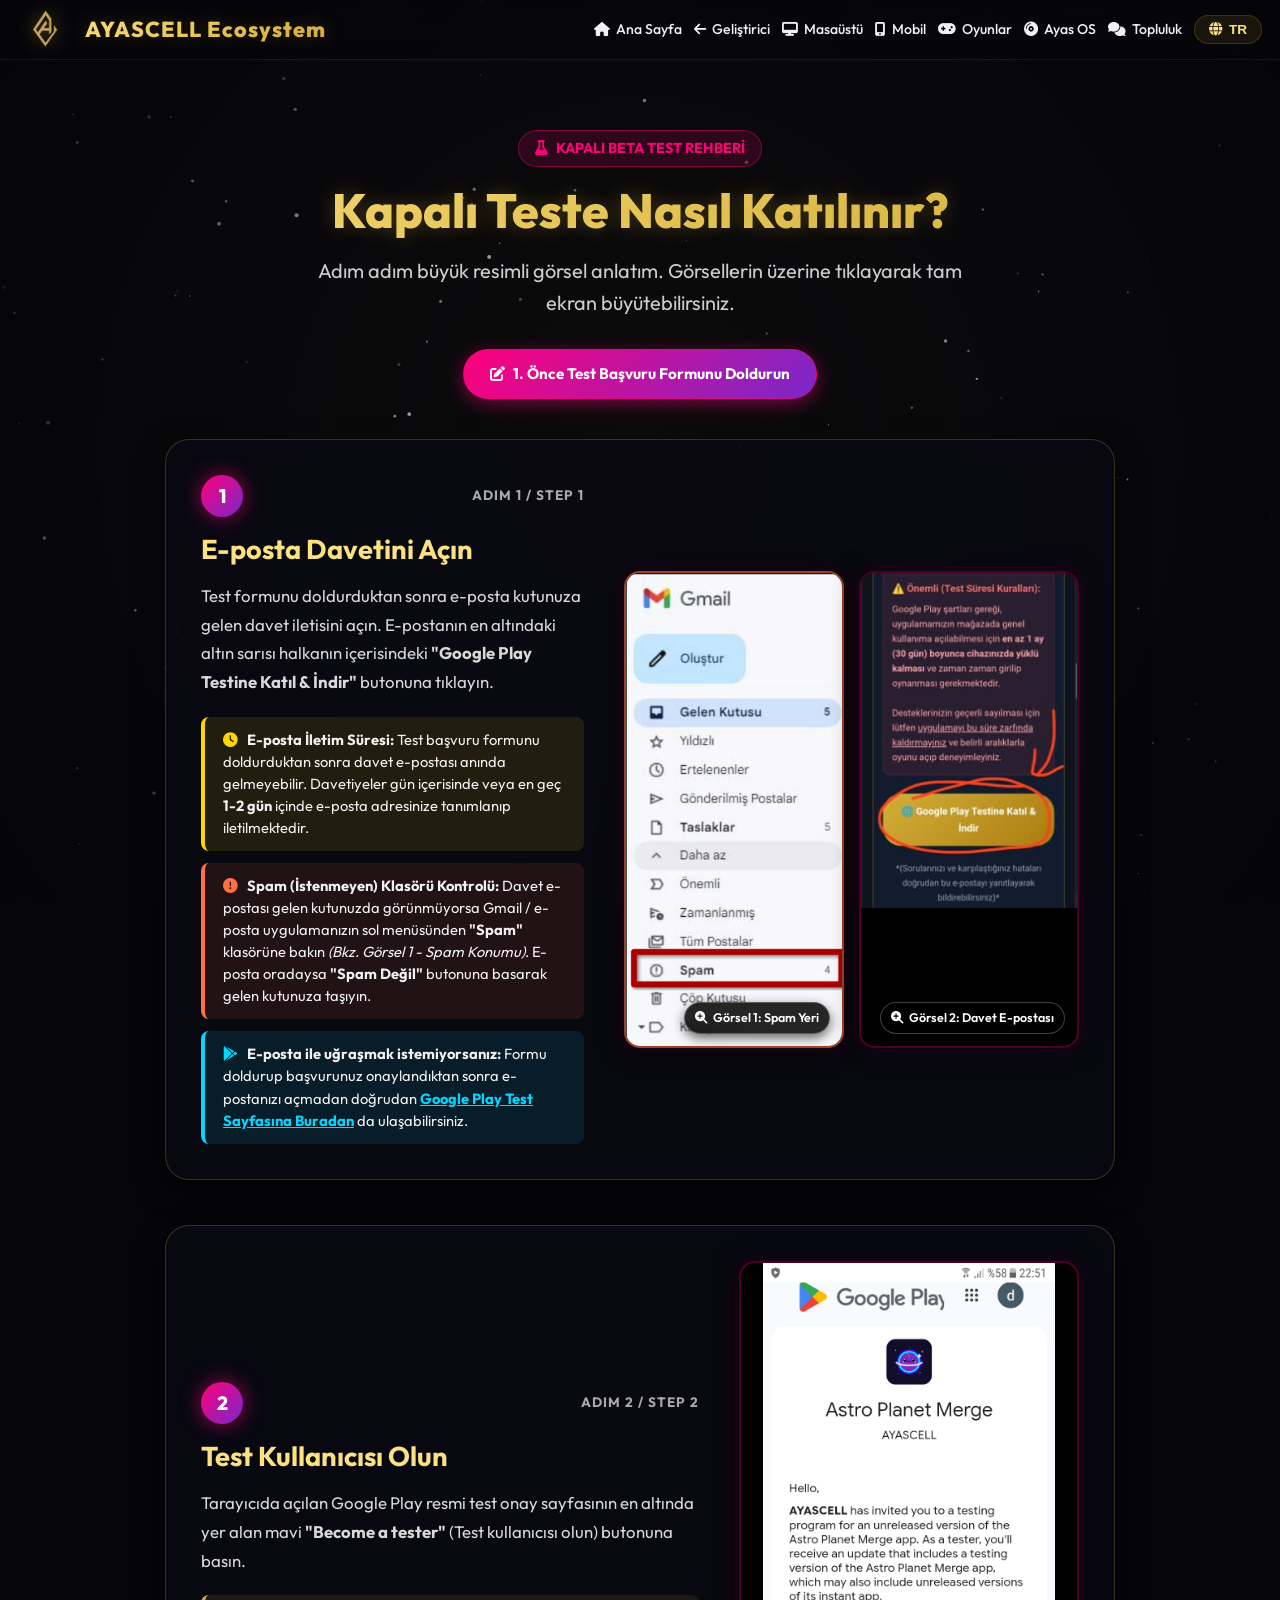
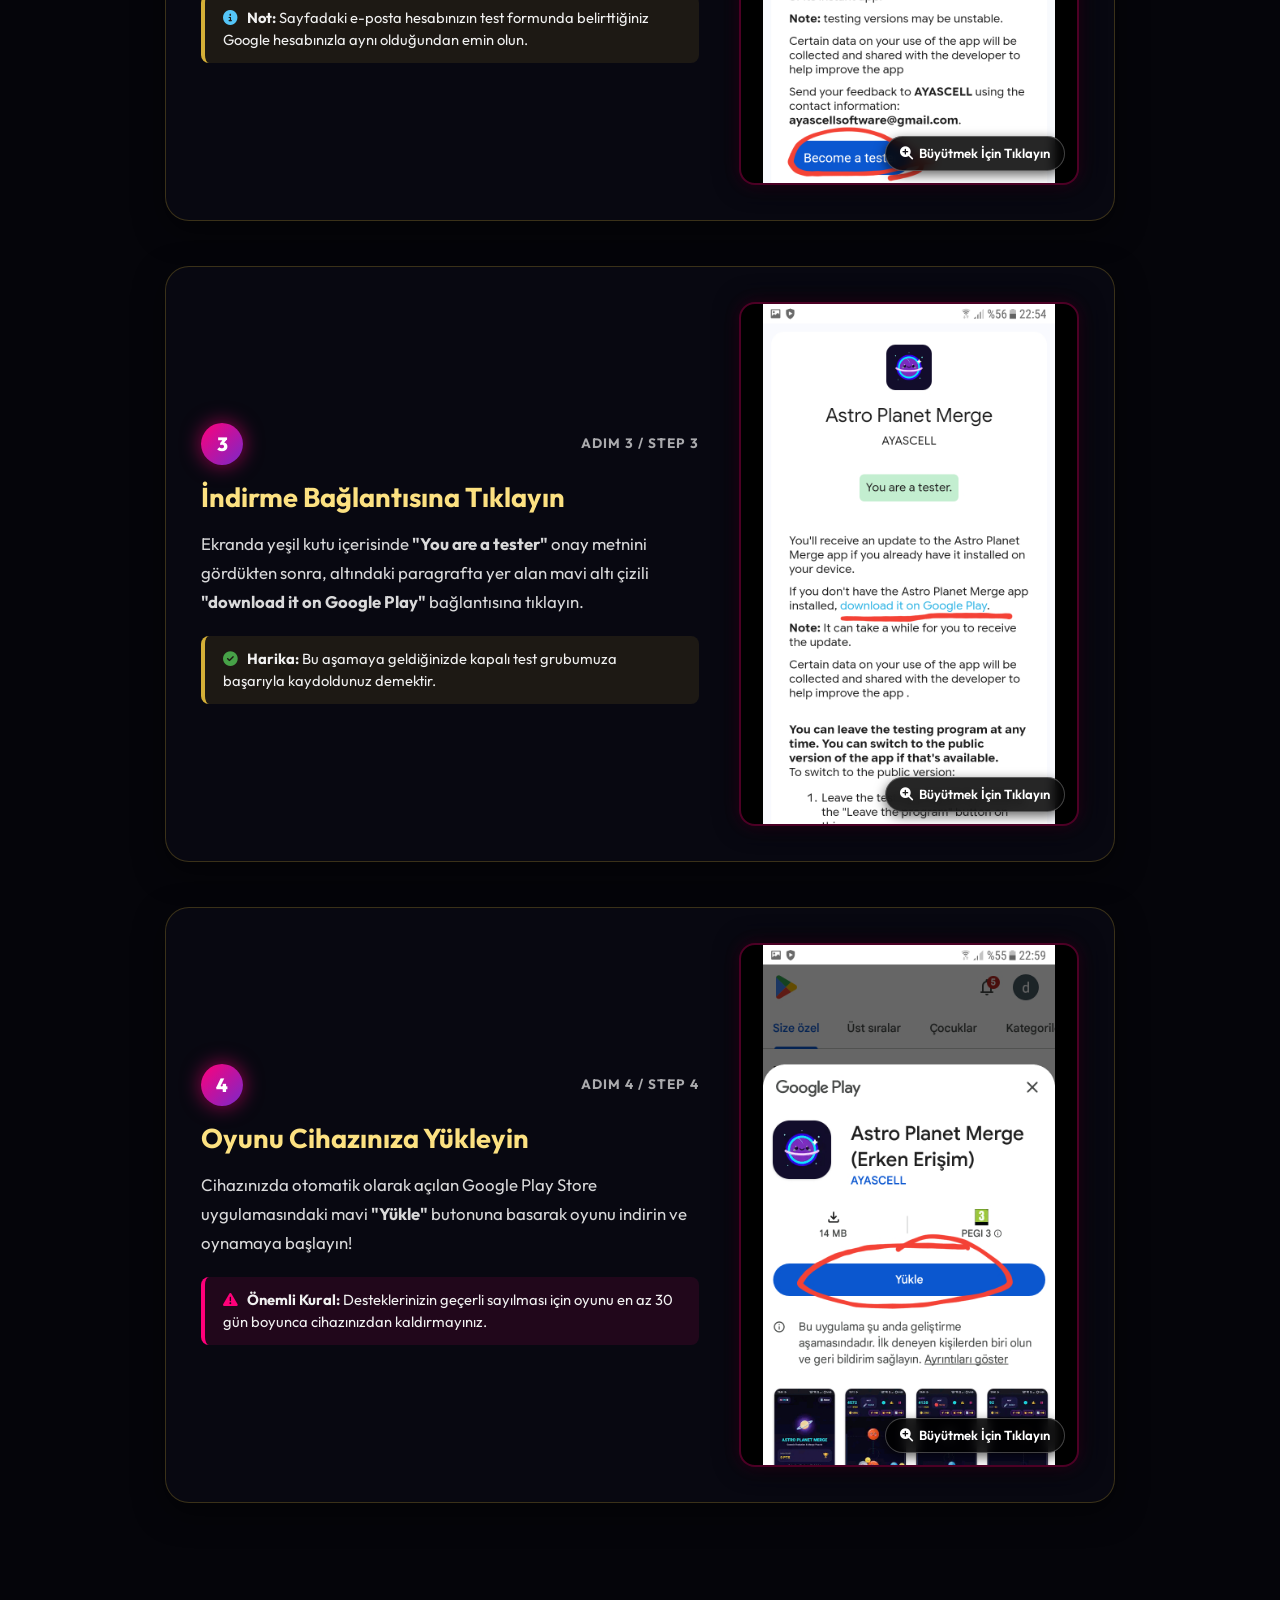
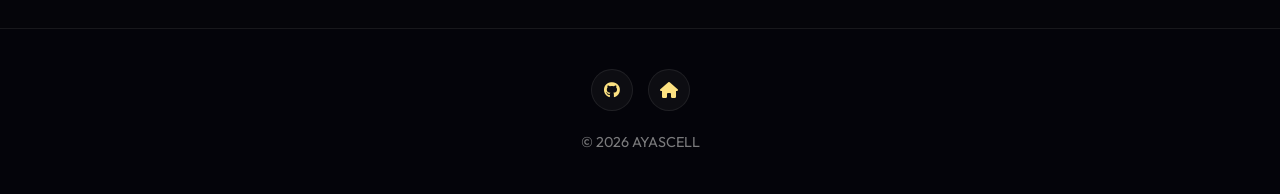
==== commit 909b1b80: "style: update tab favicons to circular dark gold logo across ecosystem pages" ====
--- a/closed-beta-guide.html
+++ b/closed-beta-guide.html
@@ -20,8 +20,9 @@
     <meta property="og:image" content="https://ayascell.com/assets/2-Photoroom.png">
 
     <!-- Favicon -->
-    <link rel="icon" type="image/png" href="assets/2-Photoroom.png">
-    <link rel="apple-touch-icon" href="assets/2-Photoroom.png">
+    <link rel="icon" type="image/x-icon" href="favicon.ico">
+    <link rel="icon" type="image/png" sizes="192x192" href="favicon.png">
+    <link rel="apple-touch-icon" sizes="180x180" href="assets/apple-touch-icon.png">
 
     <link rel="stylesheet" href="https://cdnjs.cloudflare.com/ajax/libs/font-awesome/6.5.1/css/all.min.css" />
     <link href="https://fonts.googleapis.com/css2?family=Outfit:wght@300;400;500;700;800&display=swap" rel="stylesheet">
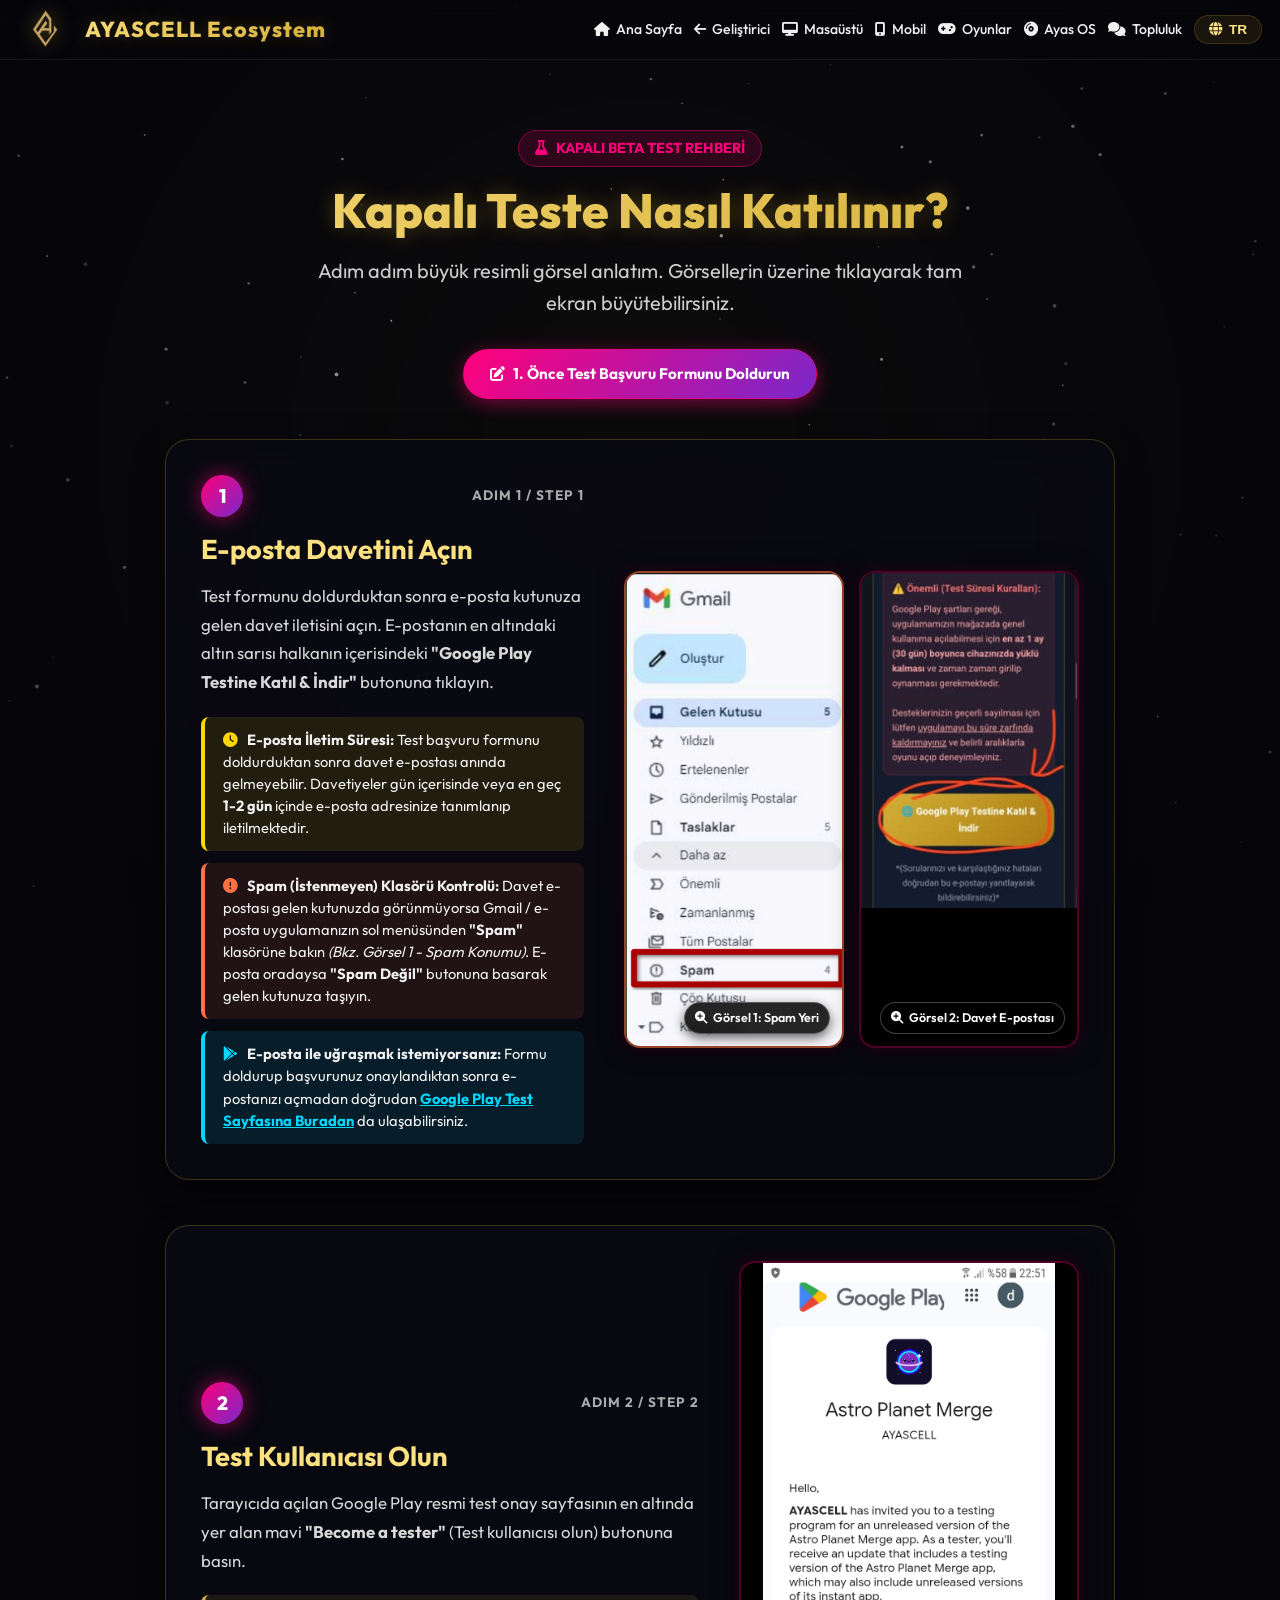
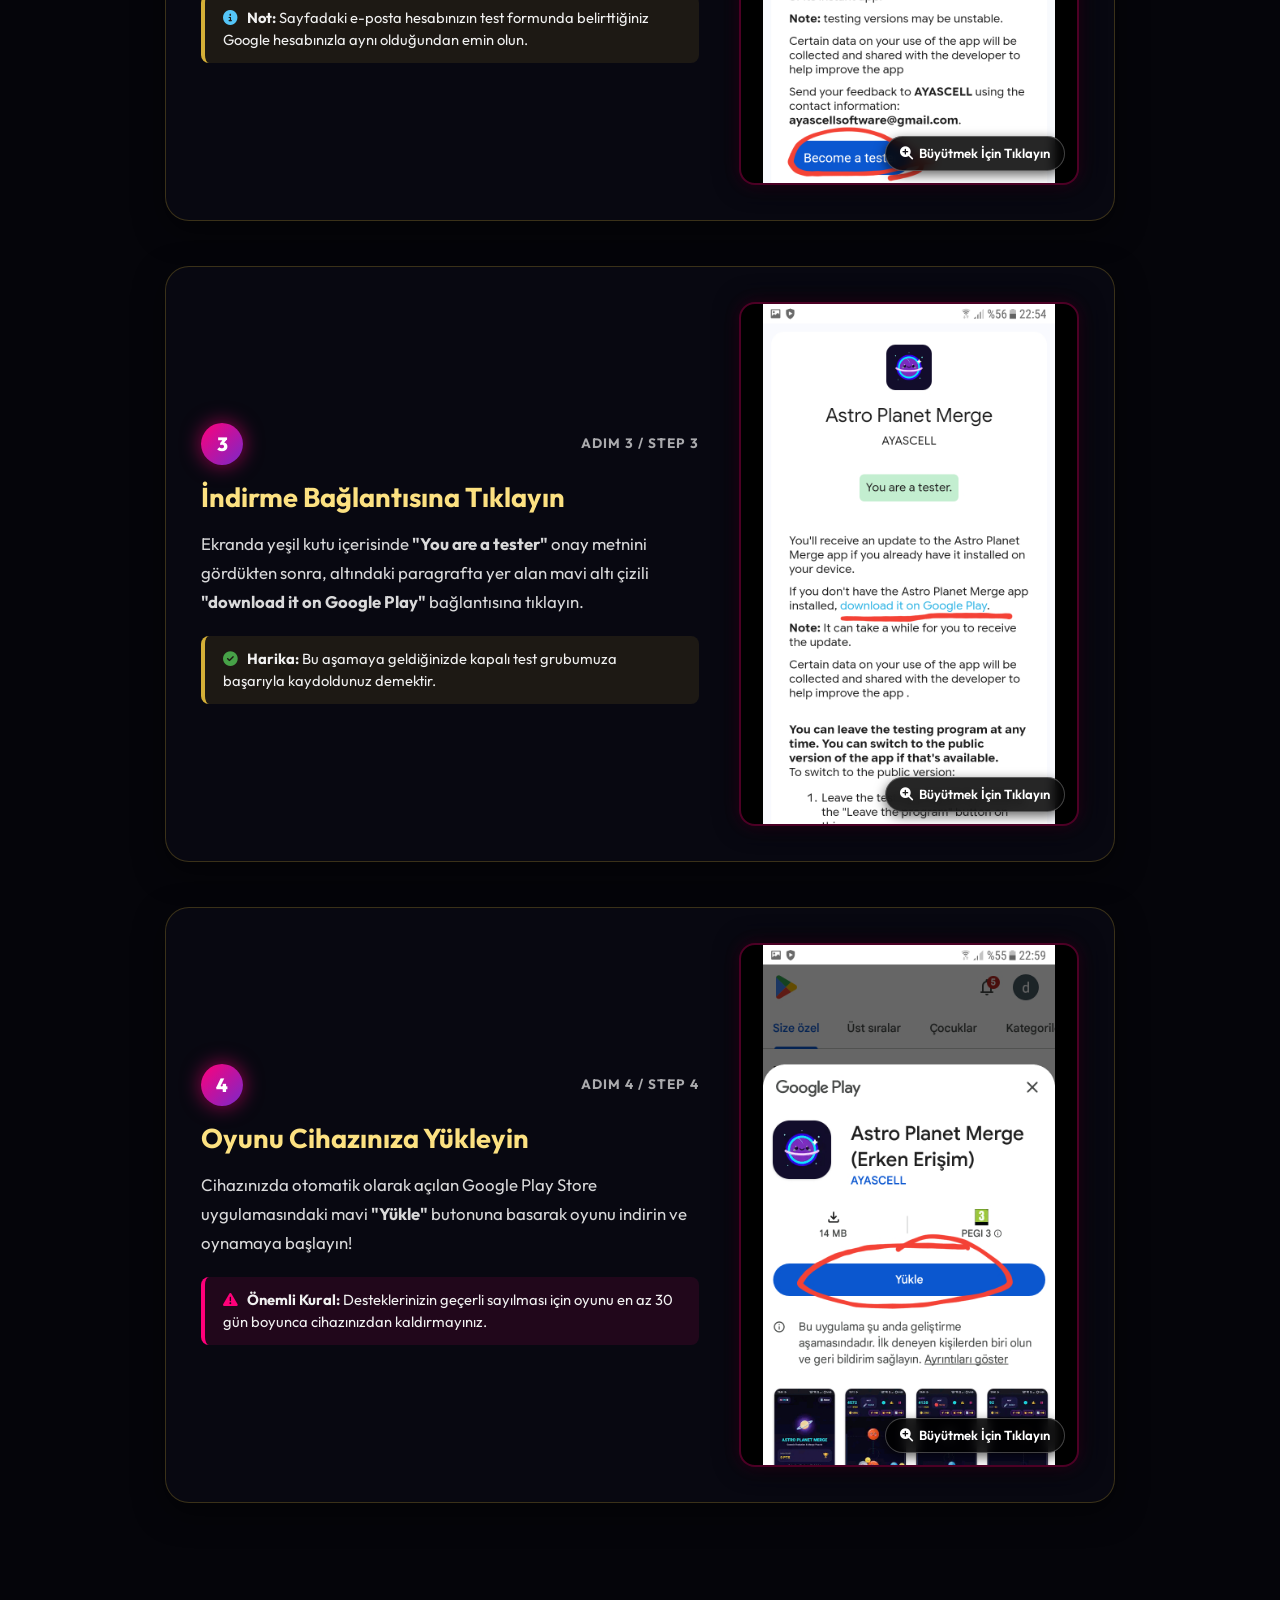
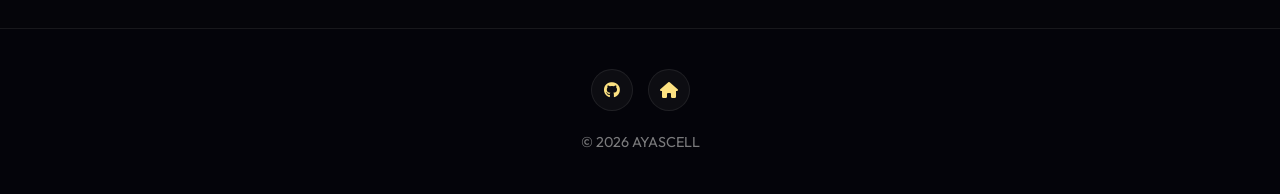
==== commit c19cd5f6: "seo: unify favicon, OpenGraph banners, Twitter cards and Schema.org across ecosystem pages" ====
--- a/closed-beta-guide.html
+++ b/closed-beta-guide.html
@@ -17,12 +17,36 @@
     <meta property="og:url" content="https://ayascell.com/ayascell-ecosystem/closed-beta-guide.html">
     <meta property="og:title" content="Kapalı Beta Rehberi | AYASCELL Ecosystem">
     <meta property="og:description" content="AYASCELL kapalı beta test katılım rehberi.">
-    <meta property="og:image" content="https://ayascell.com/assets/2-Photoroom.png">
+    <meta property="og:image" content="https://ayascell.com/assets/og-image.png">
+    <meta property="og:image:width" content="1200">
+    <meta property="og:image:height" content="630">
+
+    <!-- Twitter Card -->
+    <meta name="twitter:card" content="summary_large_image">
+    <meta name="twitter:title" content="Kapalı Beta Rehberi | AYASCELL Ecosystem">
+    <meta name="twitter:description" content="AYASCELL kapalı beta test katılım rehberi.">
+    <meta name="twitter:image" content="https://ayascell.com/assets/og-image.png">
 
     <!-- Favicon -->
     <link rel="icon" type="image/x-icon" href="favicon.ico">
     <link rel="icon" type="image/png" sizes="192x192" href="favicon.png">
     <link rel="apple-touch-icon" sizes="180x180" href="assets/apple-touch-icon.png">
+
+    <!-- Schema.org JSON-LD -->
+    <script type="application/ld+json">
+    {
+      "@context": "https://schema.org",
+      "@type": "HowTo",
+      "name": "AYASCELL Kapalı Beta Katılım Rehberi",
+      "url": "https://ayascell.com/ayascell-ecosystem/closed-beta-guide.html",
+      "image": "https://ayascell.com/assets/ayascell-logo-dark.png",
+      "publisher": {
+        "@type": "Person",
+        "name": "AYASCELL",
+        "url": "https://ayascell.com/"
+      }
+    }
+    </script>
 
     <link rel="stylesheet" href="https://cdnjs.cloudflare.com/ajax/libs/font-awesome/6.5.1/css/all.min.css" />
     <link href="https://fonts.googleapis.com/css2?family=Outfit:wght@300;400;500;700;800&display=swap" rel="stylesheet">
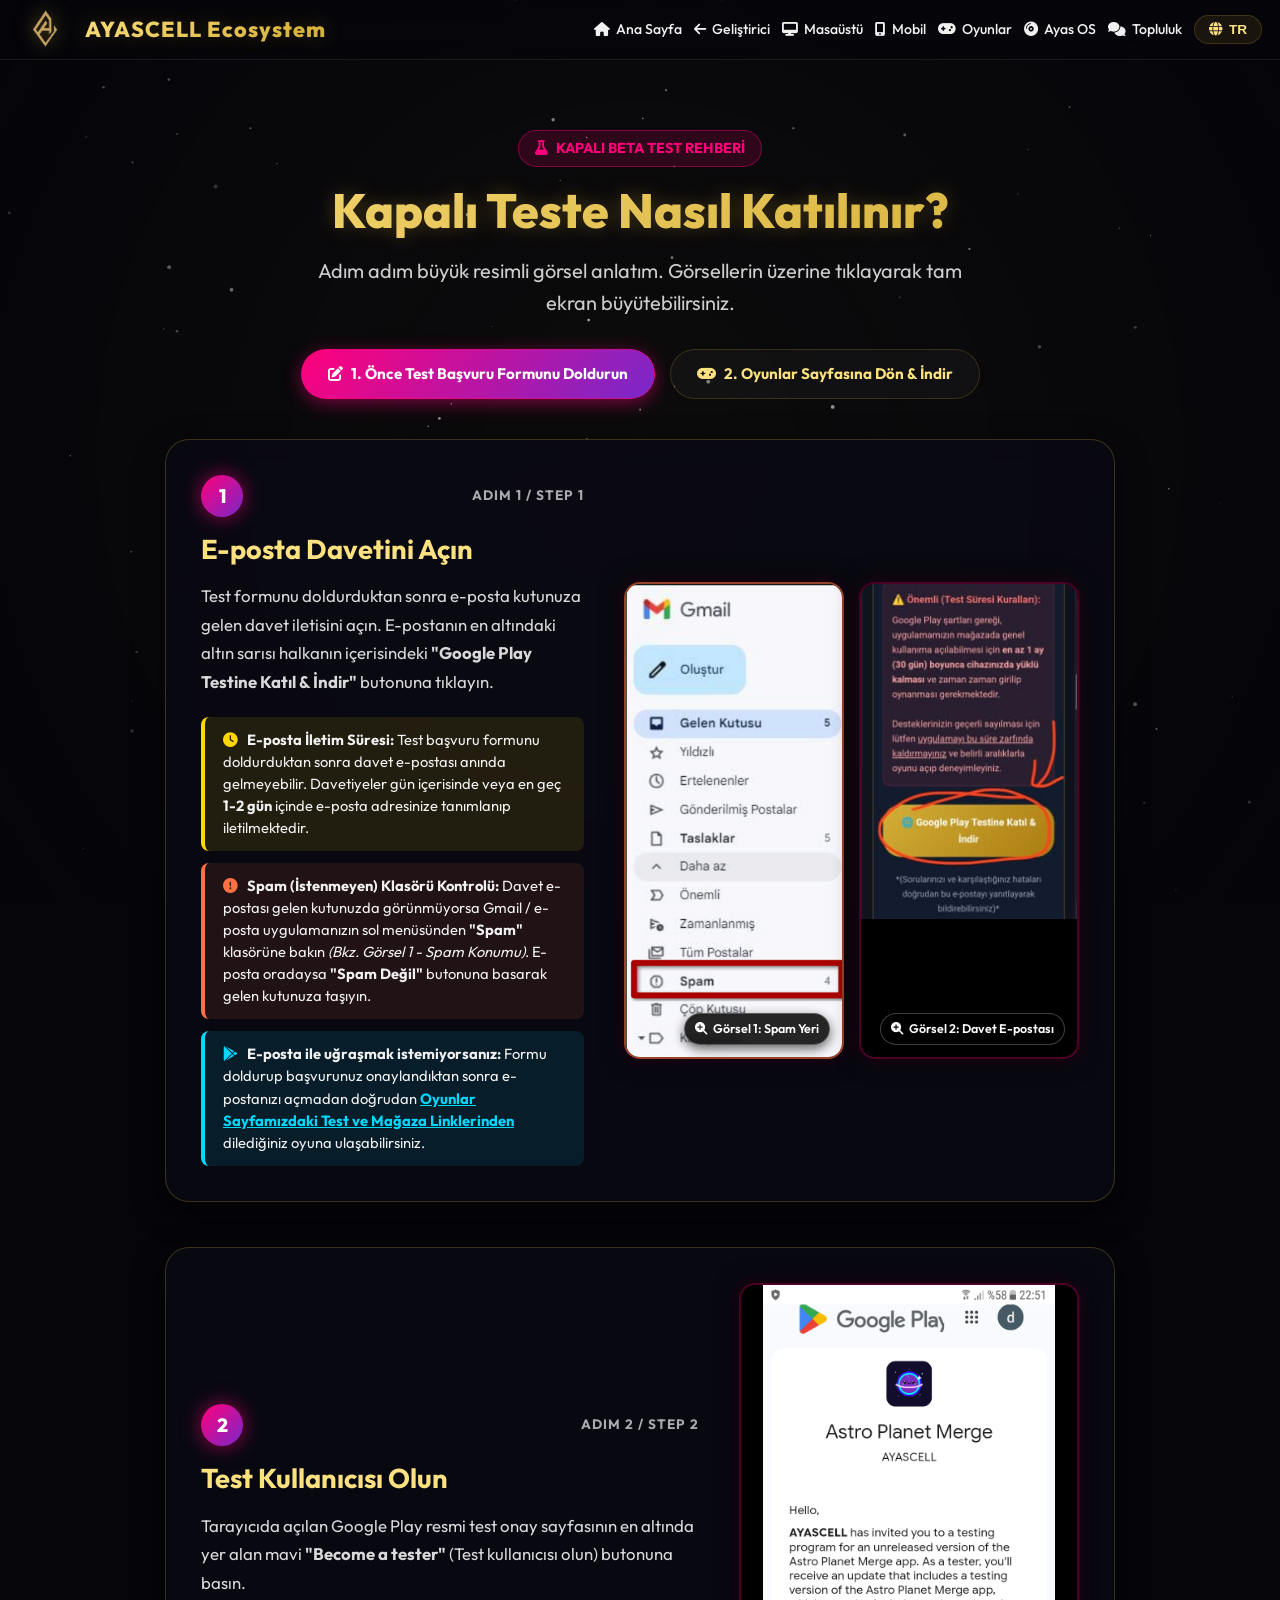
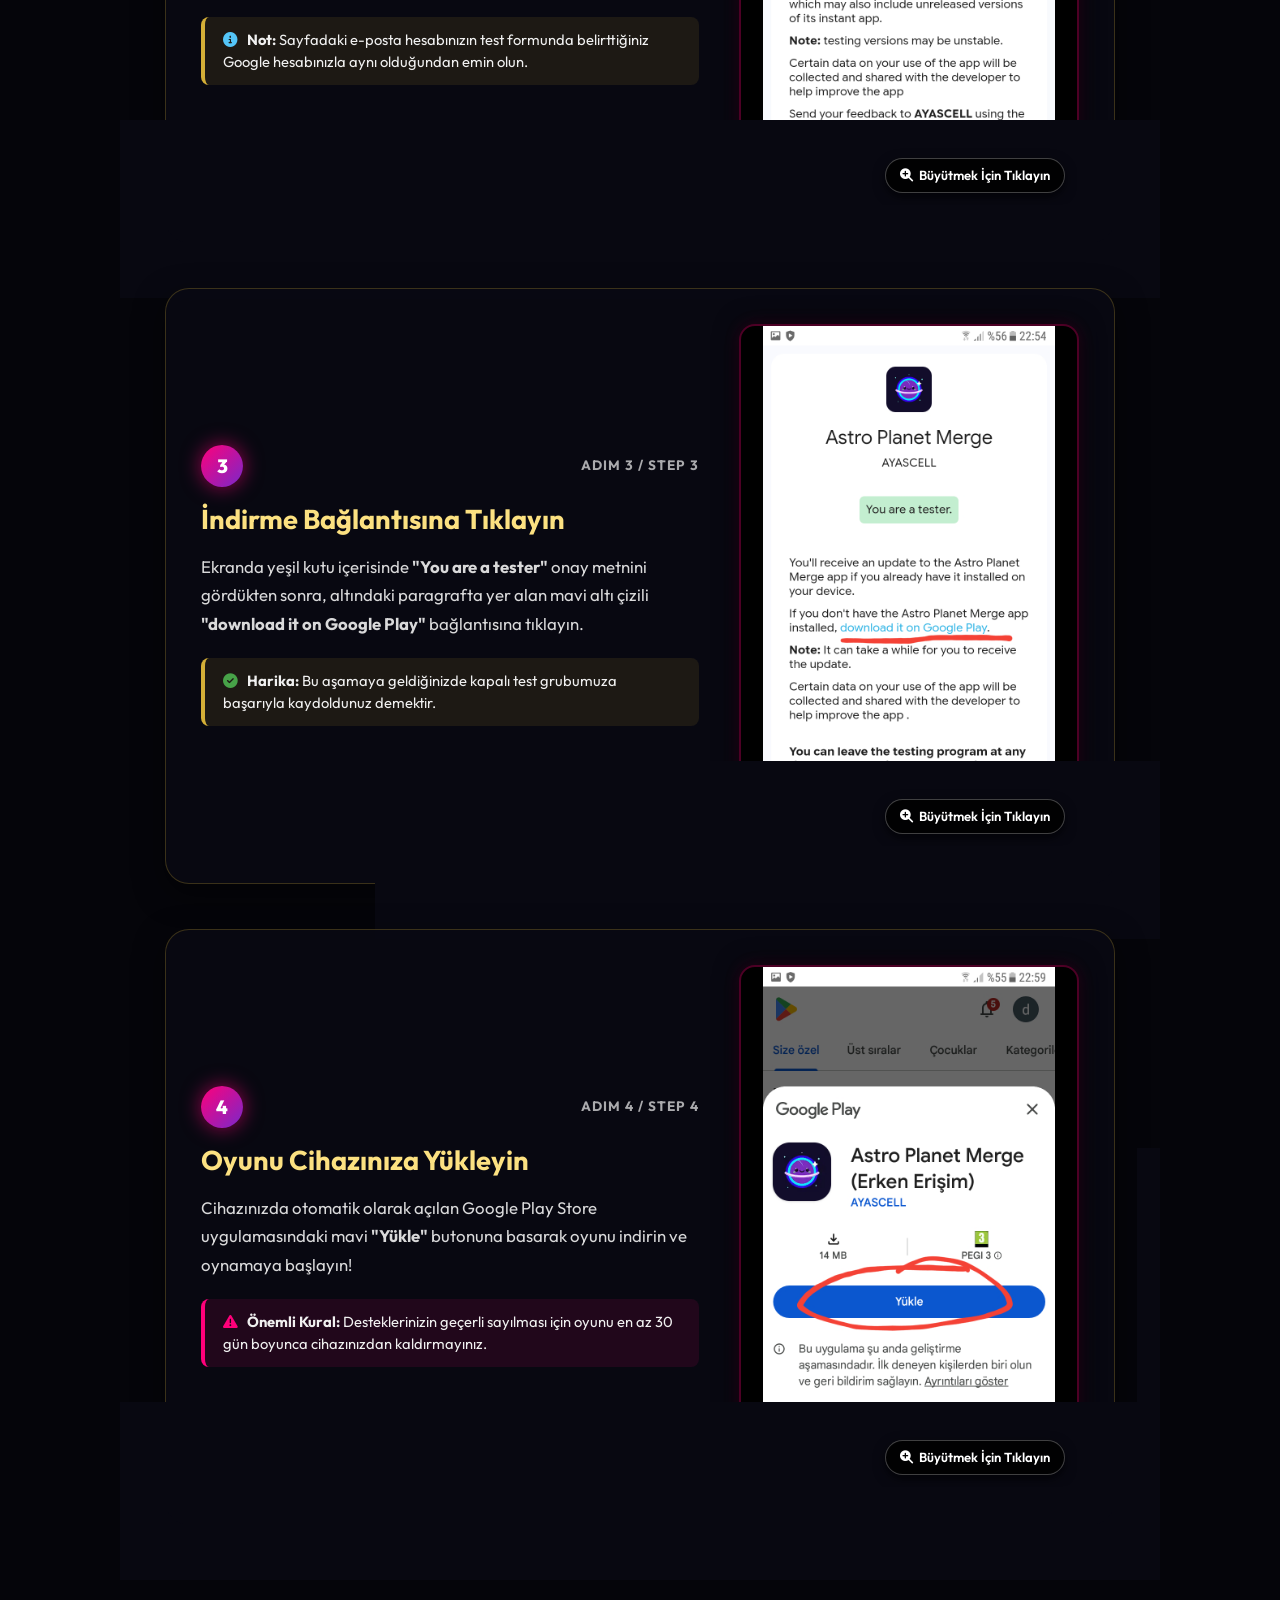
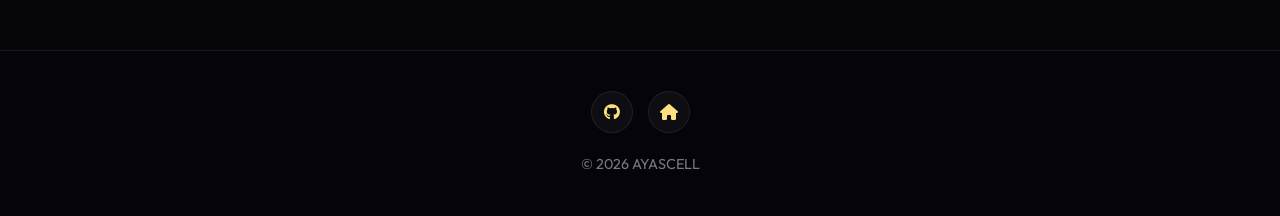
==== commit 84b9012d: "feat: add shared closed beta banner, Neon Puck Strike, universal guide, and enlarged icons" ====
--- a/closed-beta-guide.html
+++ b/closed-beta-guide.html
@@ -370,16 +370,11 @@
                     <span class="lang-tr">1. Önce Test Başvuru Formunu Doldurun</span>
                     <span class="lang-en">1. First Fill Closed Beta Form</span>
                 </a>
-                <!--<a href="https://play.google.com/store/apps/details?id=com.ayascell.astroplanetmerge" target="_blank" class="link-button solid">
-                    <i class="fab fa-google-play"></i>
-                    <span class="lang-tr">Doğrudan Google Play Sayfası</span>
-                    <span class="lang-en">Direct Google Play Store</span>
+                <a href="games.html" class="link-button outline">
+                    <i class="fas fa-gamepad"></i>
+                    <span class="lang-tr">2. Oyunlar Sayfasına Dön & İndir</span>
+                    <span class="lang-en">2. Back to Games & Download</span>
                 </a>
-                <a href="games.html" class="link-button outline">
-                    <i class="fas fa-arrow-left"></i>
-                    <span class="lang-tr">Oyunlara Dön</span>
-                    <span class="lang-en">Back to Games</span>
-                </a>-->
             </div>
         </div>
     </section>
@@ -414,8 +409,8 @@
                 </div>
                 <div class="step-tip-box" style="border-left-color: #00D8FF; background: rgba(0, 216, 255, 0.1);">
                     <i class="fab fa-google-play" style="color: #00D8FF; margin-right: 6px;"></i>
-                    <span class="lang-tr"><strong>E-posta ile uğraşmak istemiyorsanız:</strong> Formu doldurup başvurunuz onaylandıktan sonra e-postanızı açmadan doğrudan <a href="https://play.google.com/store/apps/details?id=com.ayascell.astroplanetmerge" target="_blank" style="color: #00D8FF; text-decoration: underline; font-weight: 700;">Google Play Test Sayfasına Buradan</a> da ulaşabilirsiniz.</span>
-                    <span class="lang-en"><strong>If you prefer to bypass email:</strong> Once approved after filling the form, you can access the <a href="https://play.google.com/store/apps/details?id=com.ayascell.astroplanetmerge" target="_blank" style="color: #00D8FF; text-decoration: underline; font-weight: 700;">Google Play Testing Page Directly Here</a> without opening your email.</span>
+                    <span class="lang-tr"><strong>E-posta ile uğraşmak istemiyorsanız:</strong> Formu doldurup başvurunuz onaylandıktan sonra e-postanızı açmadan doğrudan <a href="games.html" style="color: #00D8FF; text-decoration: underline; font-weight: 700;">Oyunlar Sayfamızdaki Test ve Mağaza Linklerinden</a> dilediğiniz oyuna ulaşabilirsiniz.</span>
+                    <span class="lang-en"><strong>If you prefer to bypass email:</strong> Once approved after filling the form, you can access testing and store links directly from our <a href="games.html" style="color: #00D8FF; text-decoration: underline; font-weight: 700;">Games Page</a> without opening your email.</span>
                 </div>
             </div>
             
--- a/style.css
+++ b/style.css
@@ -382,18 +382,19 @@
 }
 
 .app-card-icon {
-    width: 48px;
-    height: 48px;
+    width: 64px;
+    height: 64px;
     object-fit: contain;
-    border-radius: 12px;
-    box-shadow: 0 4px 12px rgba(0, 0, 0, 0.4);
-    border: 1px solid rgba(255, 255, 255, 0.15);
+    border-radius: 16px;
+    box-shadow: 0 6px 16px rgba(0, 0, 0, 0.45);
+    border: 1px solid rgba(255, 255, 255, 0.18);
     background: rgba(18, 18, 28, 0.8);
-    transition: transform 0.3s ease;
+    transition: transform 0.3s ease, box-shadow 0.3s ease;
 }
 
 .project-card:hover .app-card-icon {
     transform: scale(1.08);
+    box-shadow: 0 8px 24px rgba(212, 175, 55, 0.35);
 }
 
 .project-badge {
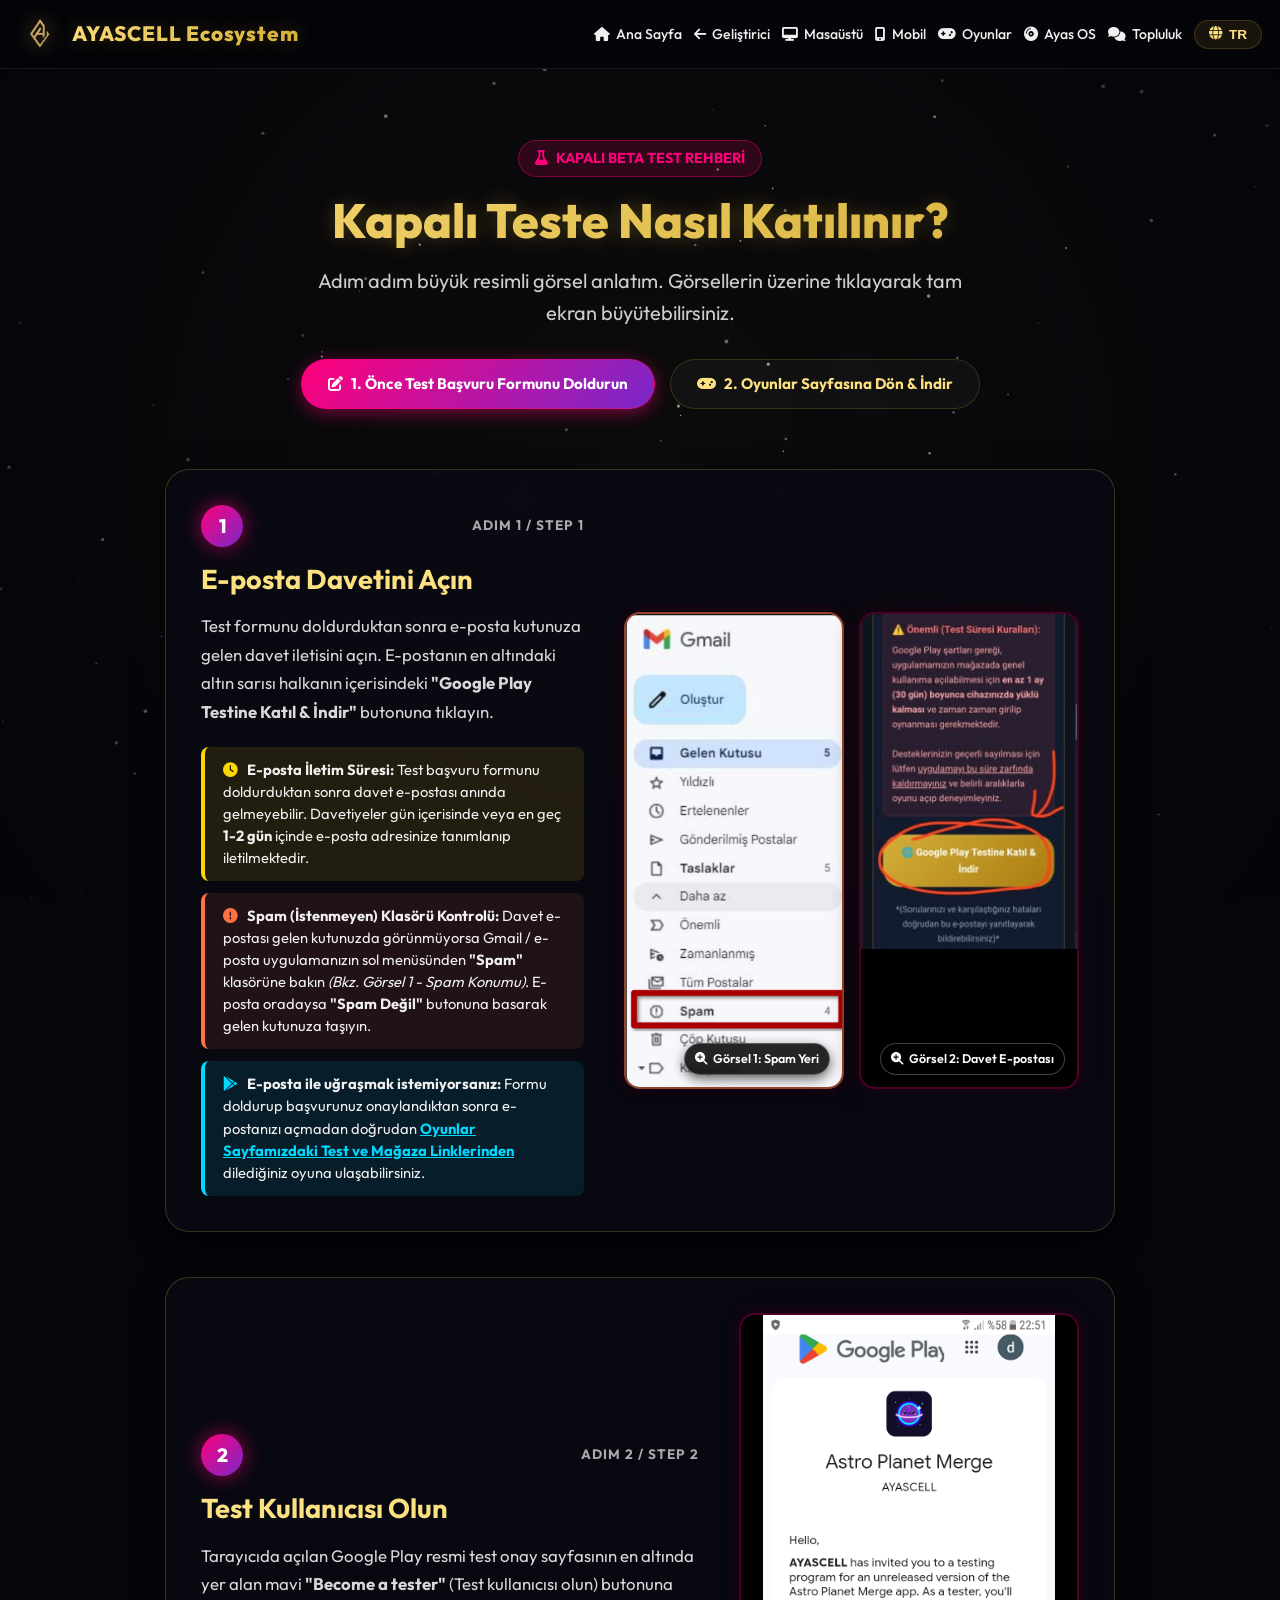
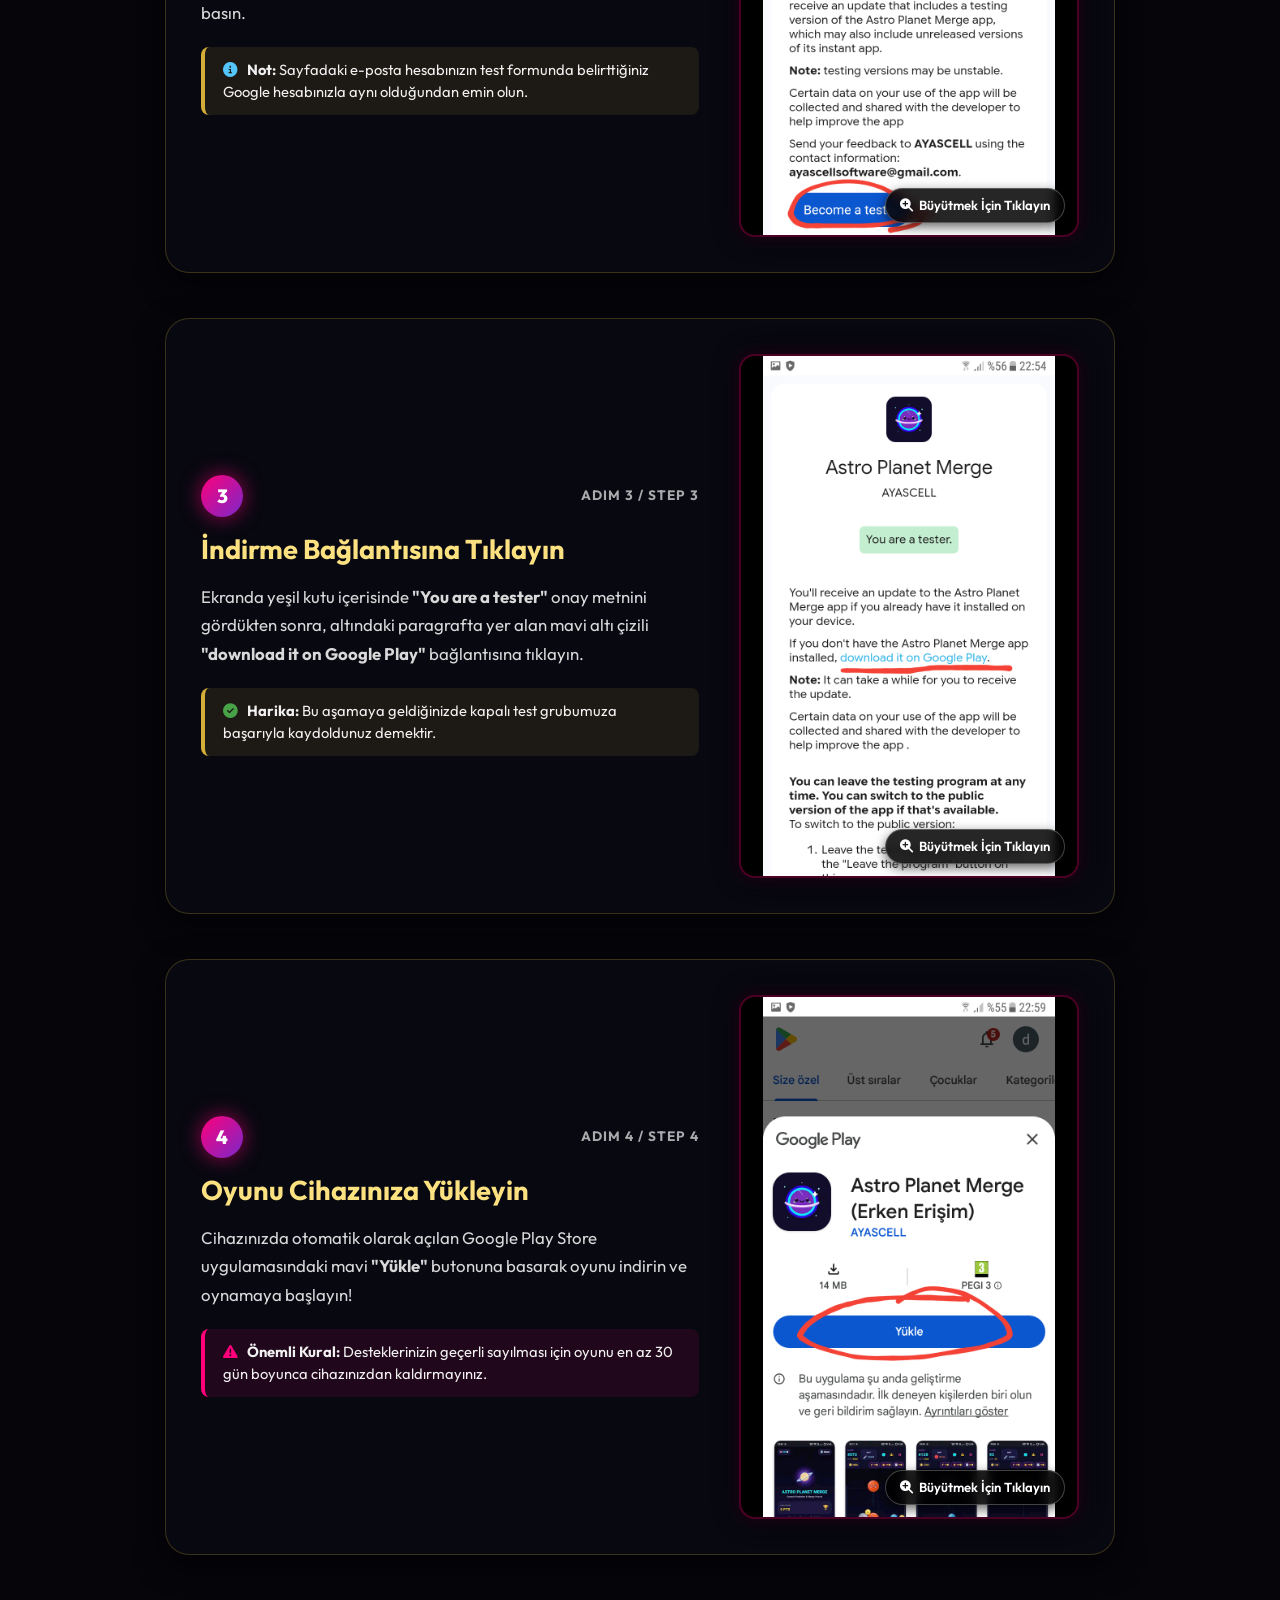
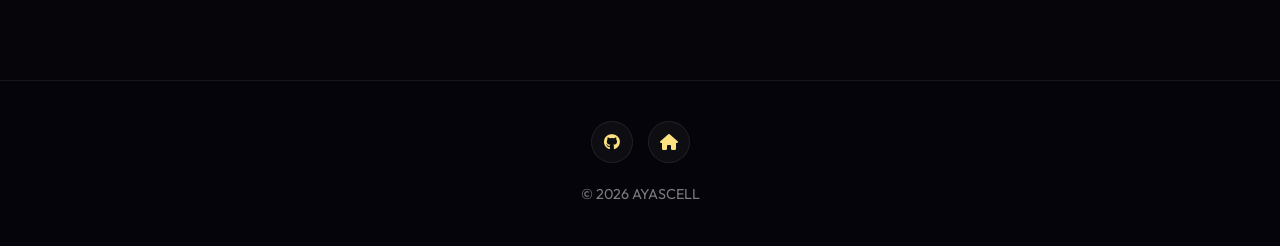
==== commit bf1a78cd: "fix(mobile): optimize mobile navbar thickness, logo sizing and hero spacing" ====
--- a/closed-beta-guide.html
+++ b/closed-beta-guide.html
@@ -346,7 +346,7 @@
     </header>
 
     <!-- Subpage Banner -->
-    <section class="hero-section" style="padding-top: 130px; padding-bottom: 40px;">
+    <section class="hero-section subpage-hero">
         <div class="container" style="text-align: center;">
             <div
                 style="display: inline-flex; align-items: center; gap: 8px; padding: 6px 16px; background: rgba(255, 0, 122, 0.15); border: 1px solid rgba(255, 0, 122, 0.4); border-radius: 20px; font-size: 0.9em; font-weight: 700; color: #FF007A; margin-bottom: 15px;">
--- a/style.css
+++ b/style.css
@@ -120,8 +120,9 @@
     left: 0;
     width: 100%;
     z-index: 1000;
-    background: rgba(5, 5, 10, 0.8);
-    backdrop-filter: blur(12px);
+    background: rgba(5, 5, 10, 0.88);
+    backdrop-filter: blur(16px);
+    -webkit-backdrop-filter: blur(16px);
     border-bottom: 1px solid var(--glass-border);
 }
 
@@ -129,30 +130,35 @@
     display: flex;
     justify-content: space-between;
     align-items: center;
-    padding: 15px 30px;
+    padding: 12px 24px;
     max-width: 1300px;
     margin: 0 auto;
+    min-height: 64px;
 }
 
 .logo-link {
     display: flex;
     align-items: center;
-    gap: 12px;
+    gap: 10px;
     text-decoration: none;
+    flex-shrink: 0;
 }
 
 .header-logo-image {
-    height: 55px;
+    height: 44px;
     width: auto;
     object-fit: contain;
-    margin: -10px 0;
+    margin: 0;
     filter: drop-shadow(0 0 10px rgba(212, 175, 55, 0.6));
+    transition: height 0.3s ease;
 }
 
 .header-logo-text {
-    font-size: 1.6em;
+    font-size: 1.4em;
     font-weight: 800;
-    letter-spacing: 1px;
+    letter-spacing: 0.8px;
+    white-space: nowrap;
+    transition: font-size 0.3s ease;
 }
 
 .nav-links {
@@ -494,7 +500,7 @@
         padding: 12px 18px;
     }
     .header-logo-text {
-        font-size: 1.35em;
+        font-size: 1.3em;
     }
     .nav-links {
         gap: 12px;
@@ -506,12 +512,30 @@
 
 @media (max-width: 1180px) {
     .main-header {
-        padding: 10px 15px;
+        padding: 0;
+    }
+
+    .navbar {
+        padding: 10px 18px;
+        min-height: 56px;
+    }
+
+    .header-logo-image {
+        height: 38px;
+    }
+
+    .header-logo-text {
+        font-size: 1.22em;
     }
 
     .menu-toggle {
         display: block;
-        font-size: 1.6em;
+        font-size: 1.5em;
+    }
+
+    .hero-section {
+        padding-top: 105px !important;
+        padding-bottom: 35px;
     }
 
     .nav-links {
@@ -521,7 +545,7 @@
         top: 100%;
         left: 15px;
         right: 15px;
-        background: rgba(10, 10, 20, 0.96);
+        background: rgba(10, 10, 20, 0.97);
         backdrop-filter: blur(20px);
         -webkit-backdrop-filter: blur(20px);
         border: 1px solid var(--border-color);
@@ -530,7 +554,7 @@
         gap: 10px;
         text-align: center;
         box-shadow: 0 10px 30px rgba(0, 0, 0, 0.8);
-        margin-top: 8px;
+        margin-top: 6px;
     }
 
     .nav-links.active {
@@ -595,3 +619,67 @@
         gap: 20px;
     }
 }
+
+@media (max-width: 768px) {
+    .navbar {
+        padding: 8px 14px;
+        min-height: 52px;
+    }
+
+    .header-logo-image {
+        height: 34px;
+    }
+
+    .header-logo-text {
+        font-size: 1.1em;
+        letter-spacing: 0.3px;
+    }
+
+    .hero-section {
+        padding-top: 90px !important;
+        padding-bottom: 28px;
+    }
+
+    .mega-title {
+        font-size: 1.85em;
+        line-height: 1.25;
+    }
+
+    .subtitle {
+        font-size: 0.95em;
+        margin-bottom: 20px;
+    }
+}
+
+@media (max-width: 480px) {
+    .navbar {
+        padding: 6px 12px;
+        min-height: 48px;
+    }
+
+    .header-logo-image {
+        height: 30px;
+    }
+
+    .header-logo-text {
+        font-size: 0.95em;
+        letter-spacing: 0px;
+    }
+
+    .hero-section {
+        padding-top: 80px !important;
+        padding-bottom: 22px;
+    }
+
+    .mega-title {
+        font-size: 1.55em;
+    }
+
+    .subtitle {
+        font-size: 0.88em;
+    }
+
+    .showcase-grid, .category-grid {
+        gap: 16px;
+    }
+}
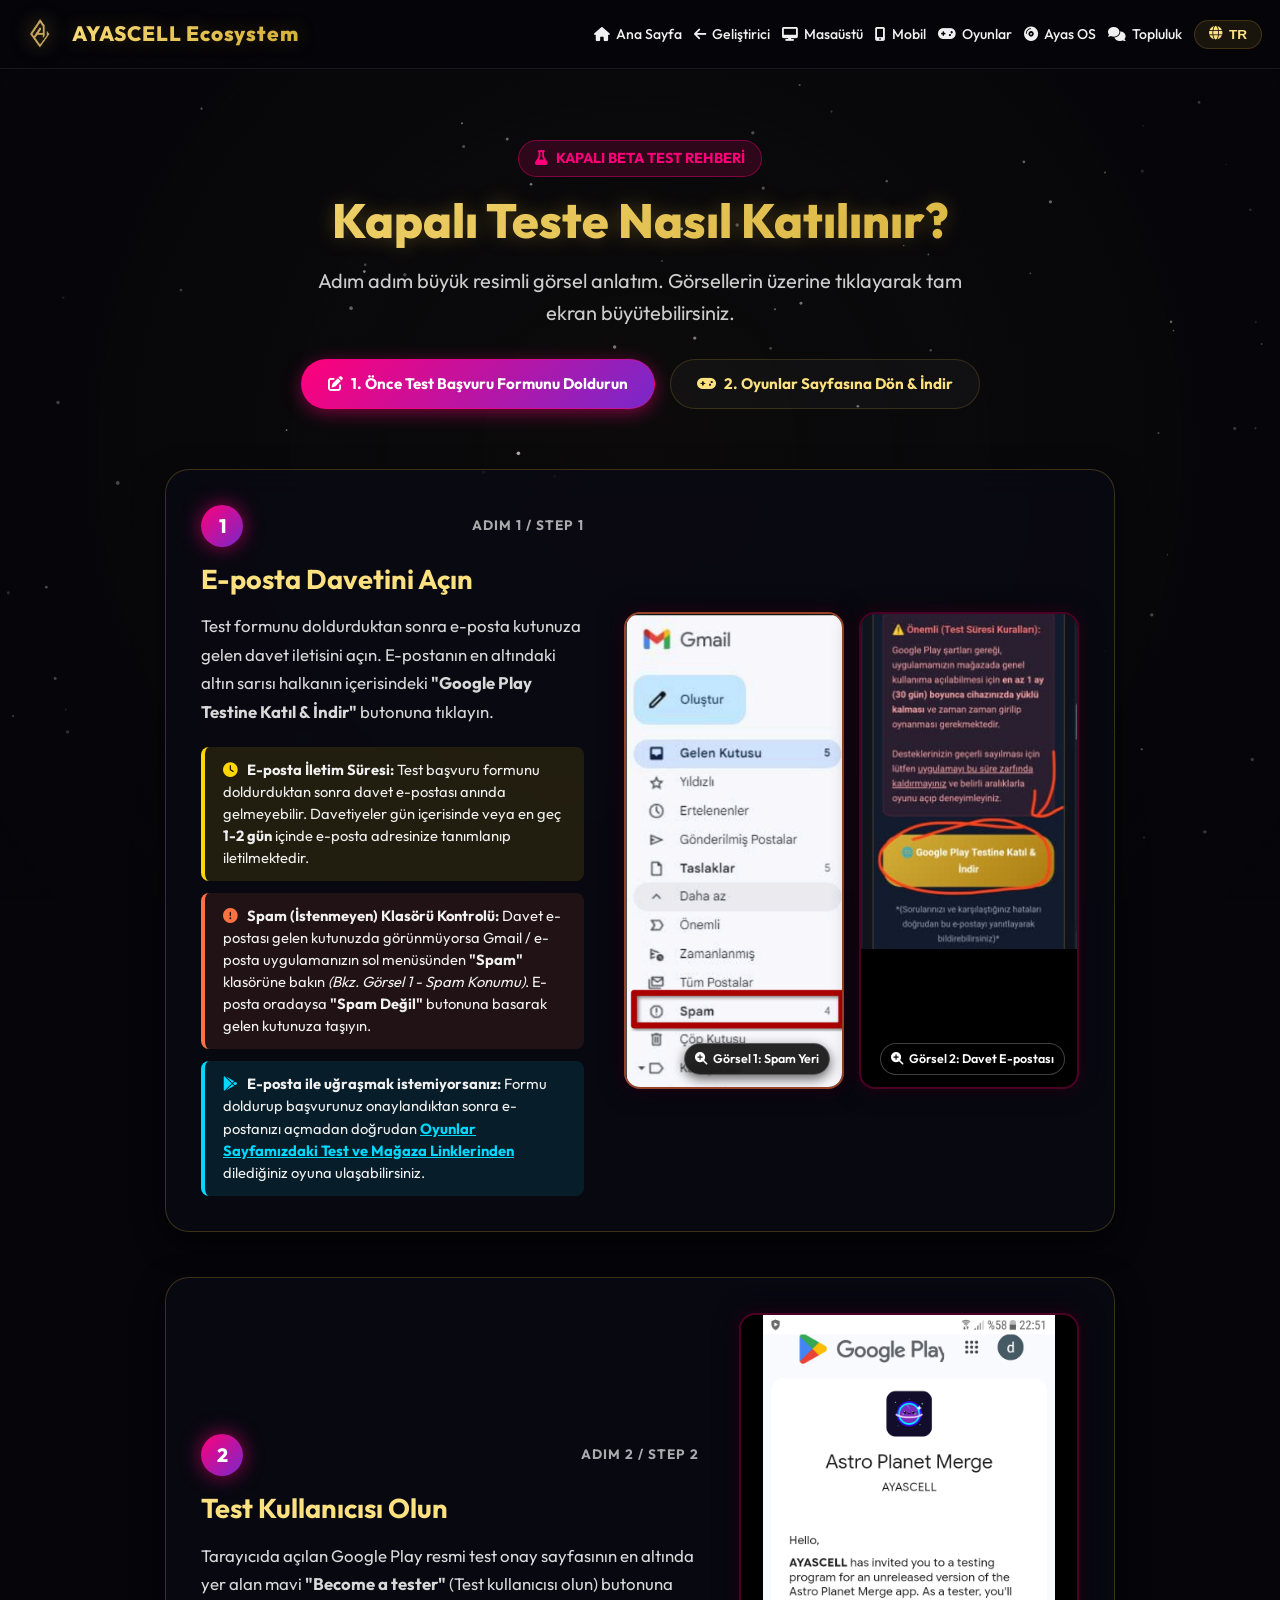
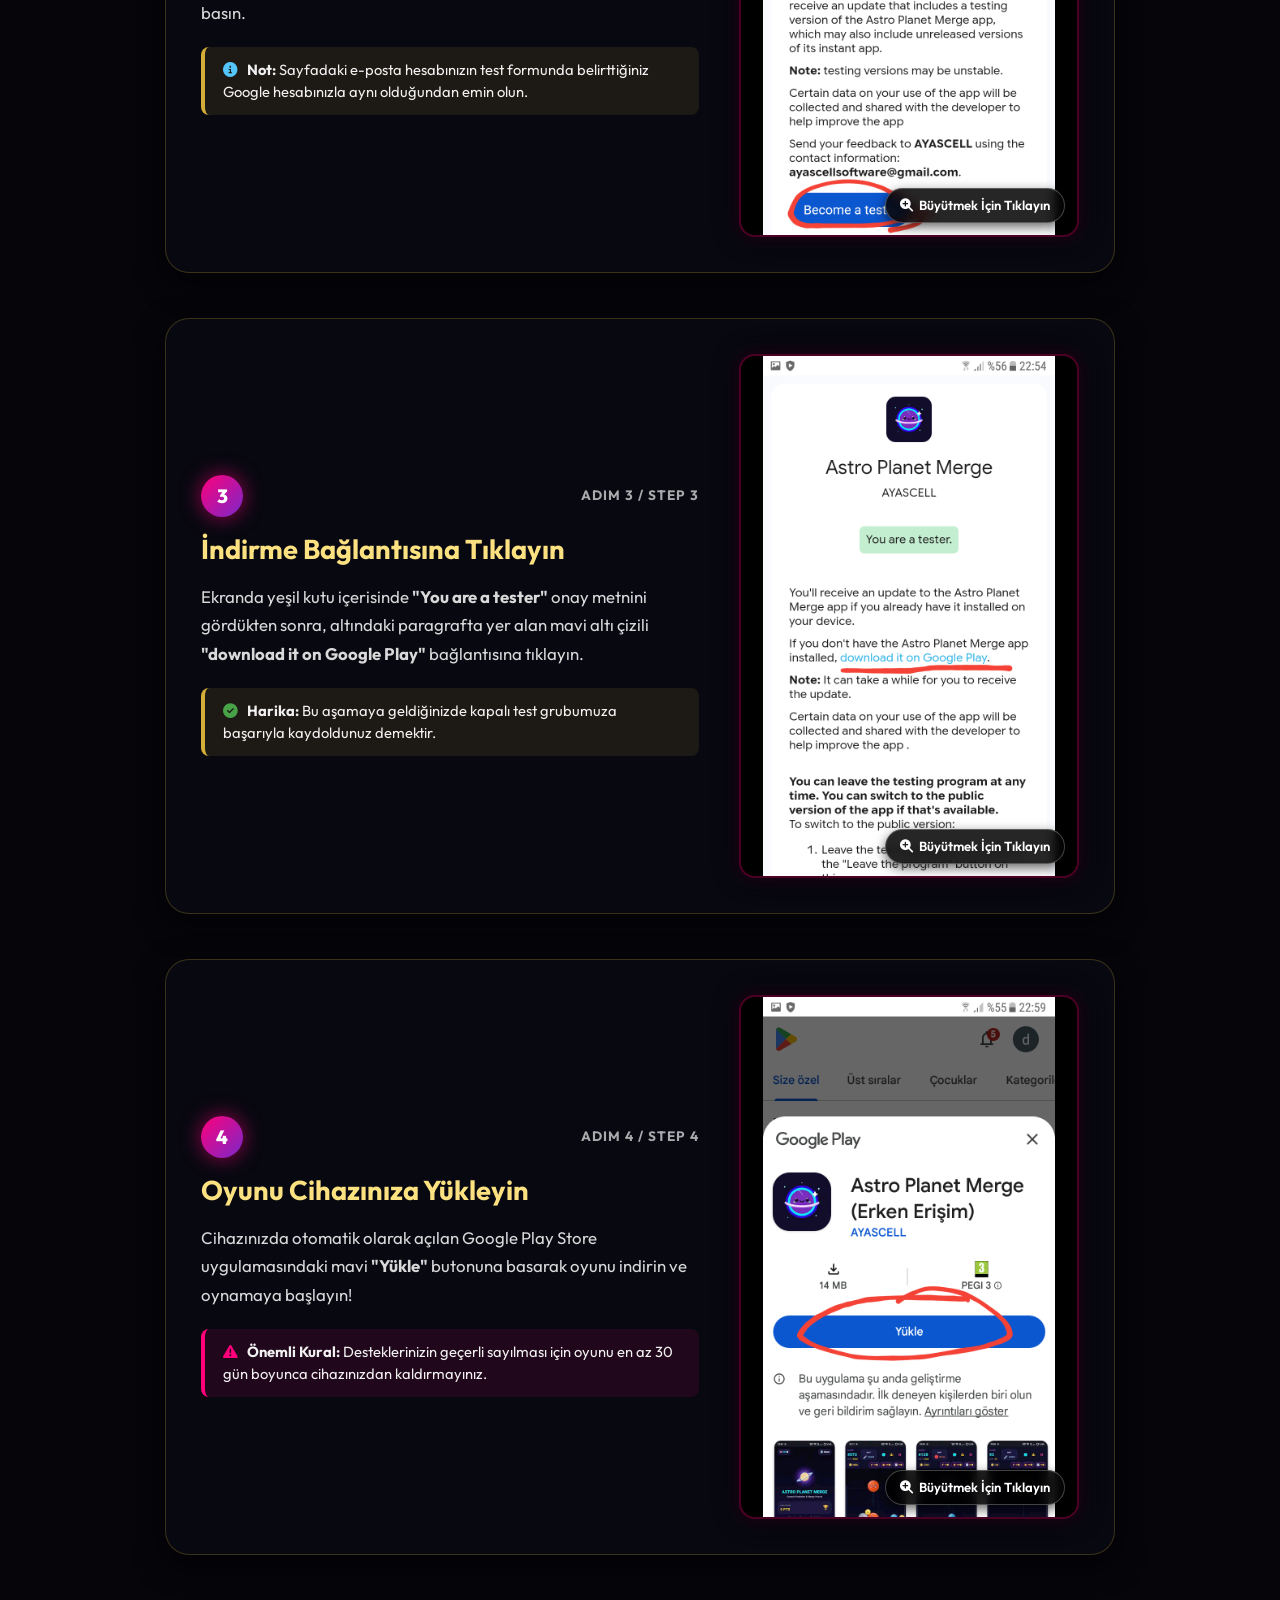
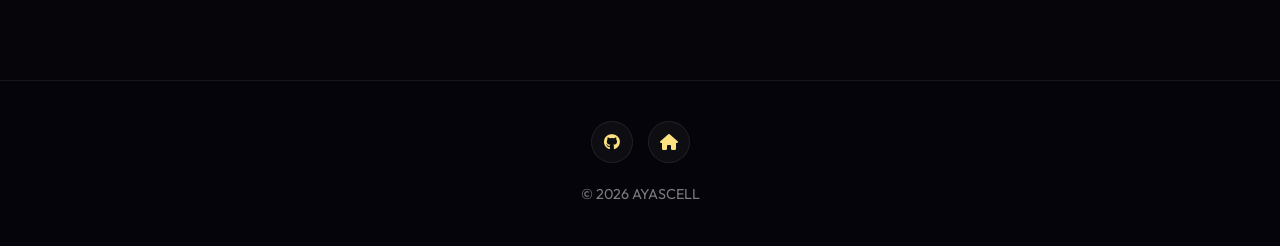
==== commit 295eee05: "feat: add cache-control headers and cache-busting v2.0" ====
--- a/closed-beta-guide.html
+++ b/closed-beta-guide.html
@@ -4,6 +4,12 @@
 <head>
     <meta charset="UTF-8">
     <meta name="viewport" content="width=device-width, initial-scale=1.0">
+
+    <!-- Önbellek Engelleme / Anlık Güncelleme Başlangıcı -->
+    <meta http-equiv="Cache-Control" content="no-cache, no-store, must-revalidate">
+    <meta http-equiv="Pragma" content="no-cache">
+    <meta http-equiv="Expires" content="0">
+    <!-- Önbellek Engelleme / Anlık Güncelleme Sonu -->
     <title>Kapalı Beta Rehberi | AYASCELL Ecosystem</title>
     
     <link rel="canonical" href="https://ayascell.com/ayascell-ecosystem/closed-beta-guide.html">
@@ -50,7 +56,7 @@
 
     <link rel="stylesheet" href="https://cdnjs.cloudflare.com/ajax/libs/font-awesome/6.5.1/css/all.min.css" />
     <link href="https://fonts.googleapis.com/css2?family=Outfit:wght@300;400;500;700;800&display=swap" rel="stylesheet">
-    <link rel="stylesheet" href="style.css">
+    <link rel="stylesheet" href="style.css?v=2.0">
 
     <style>
         .guide-container {
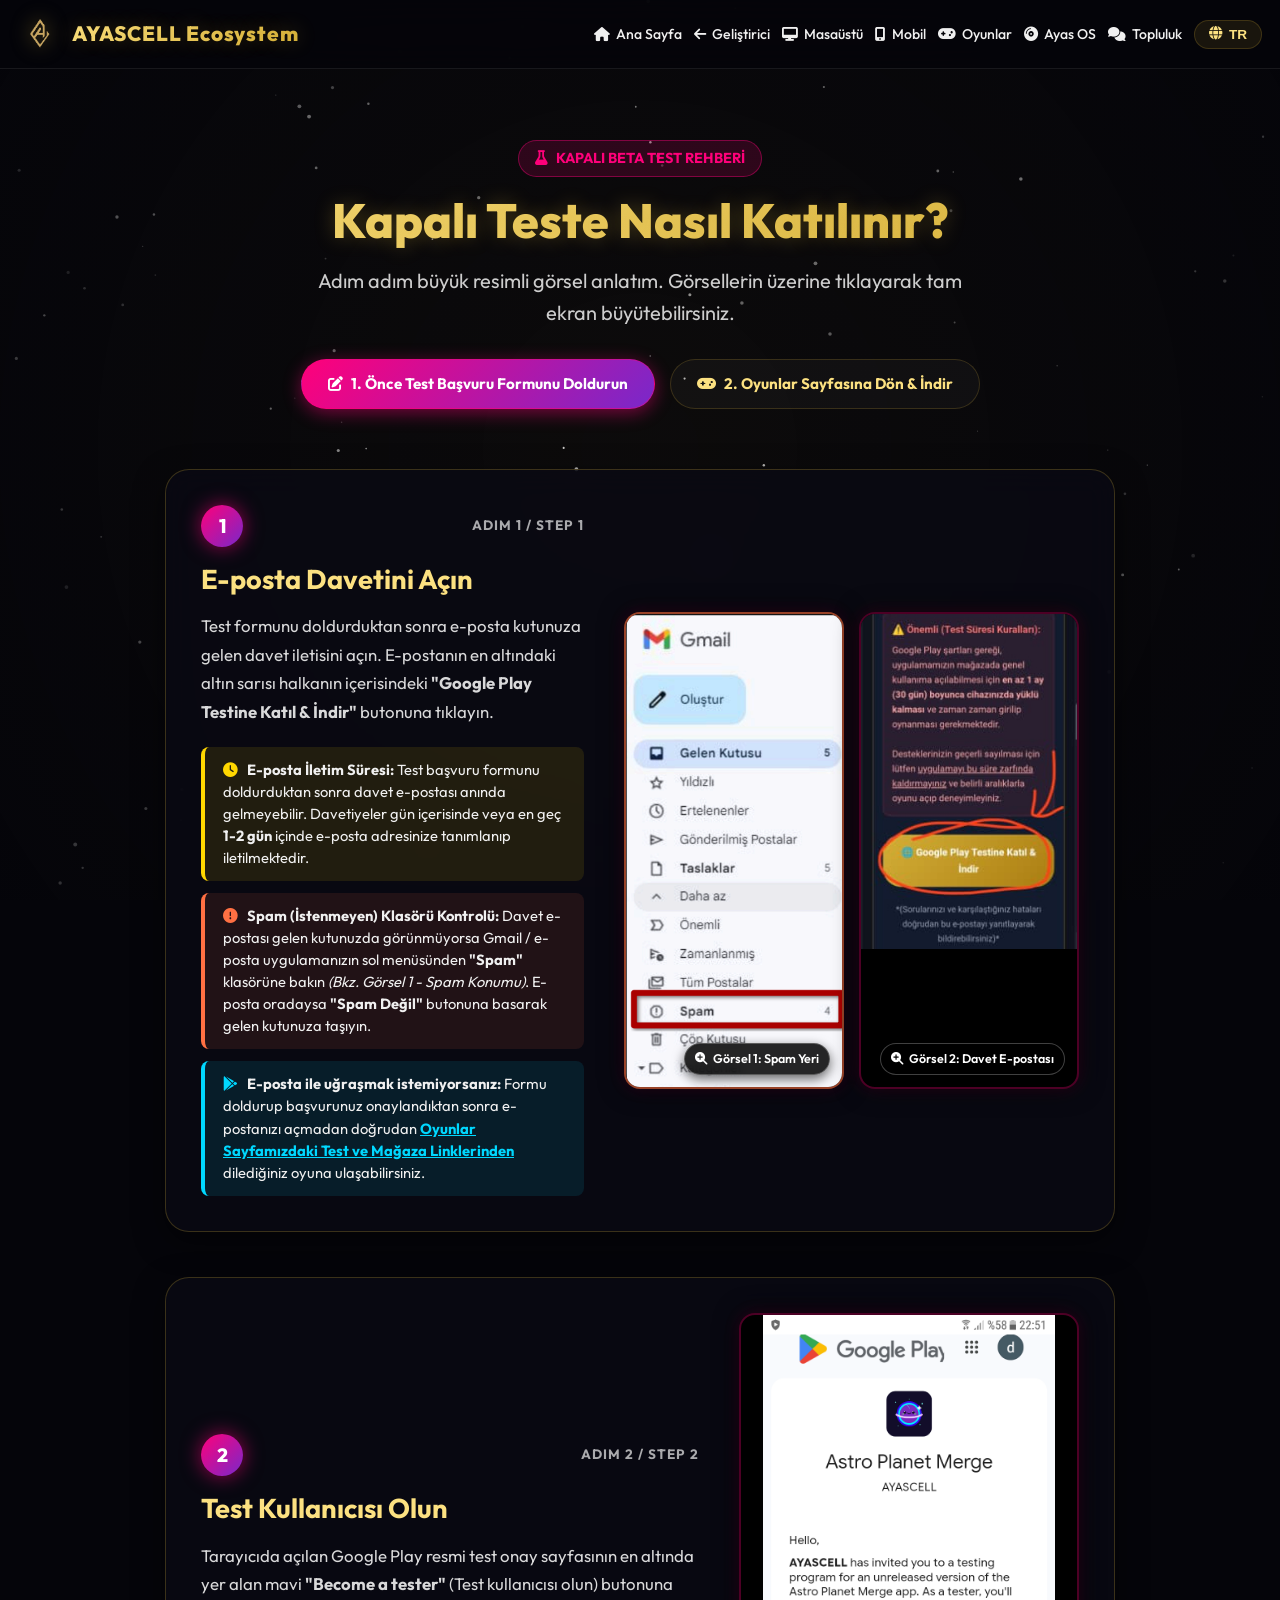
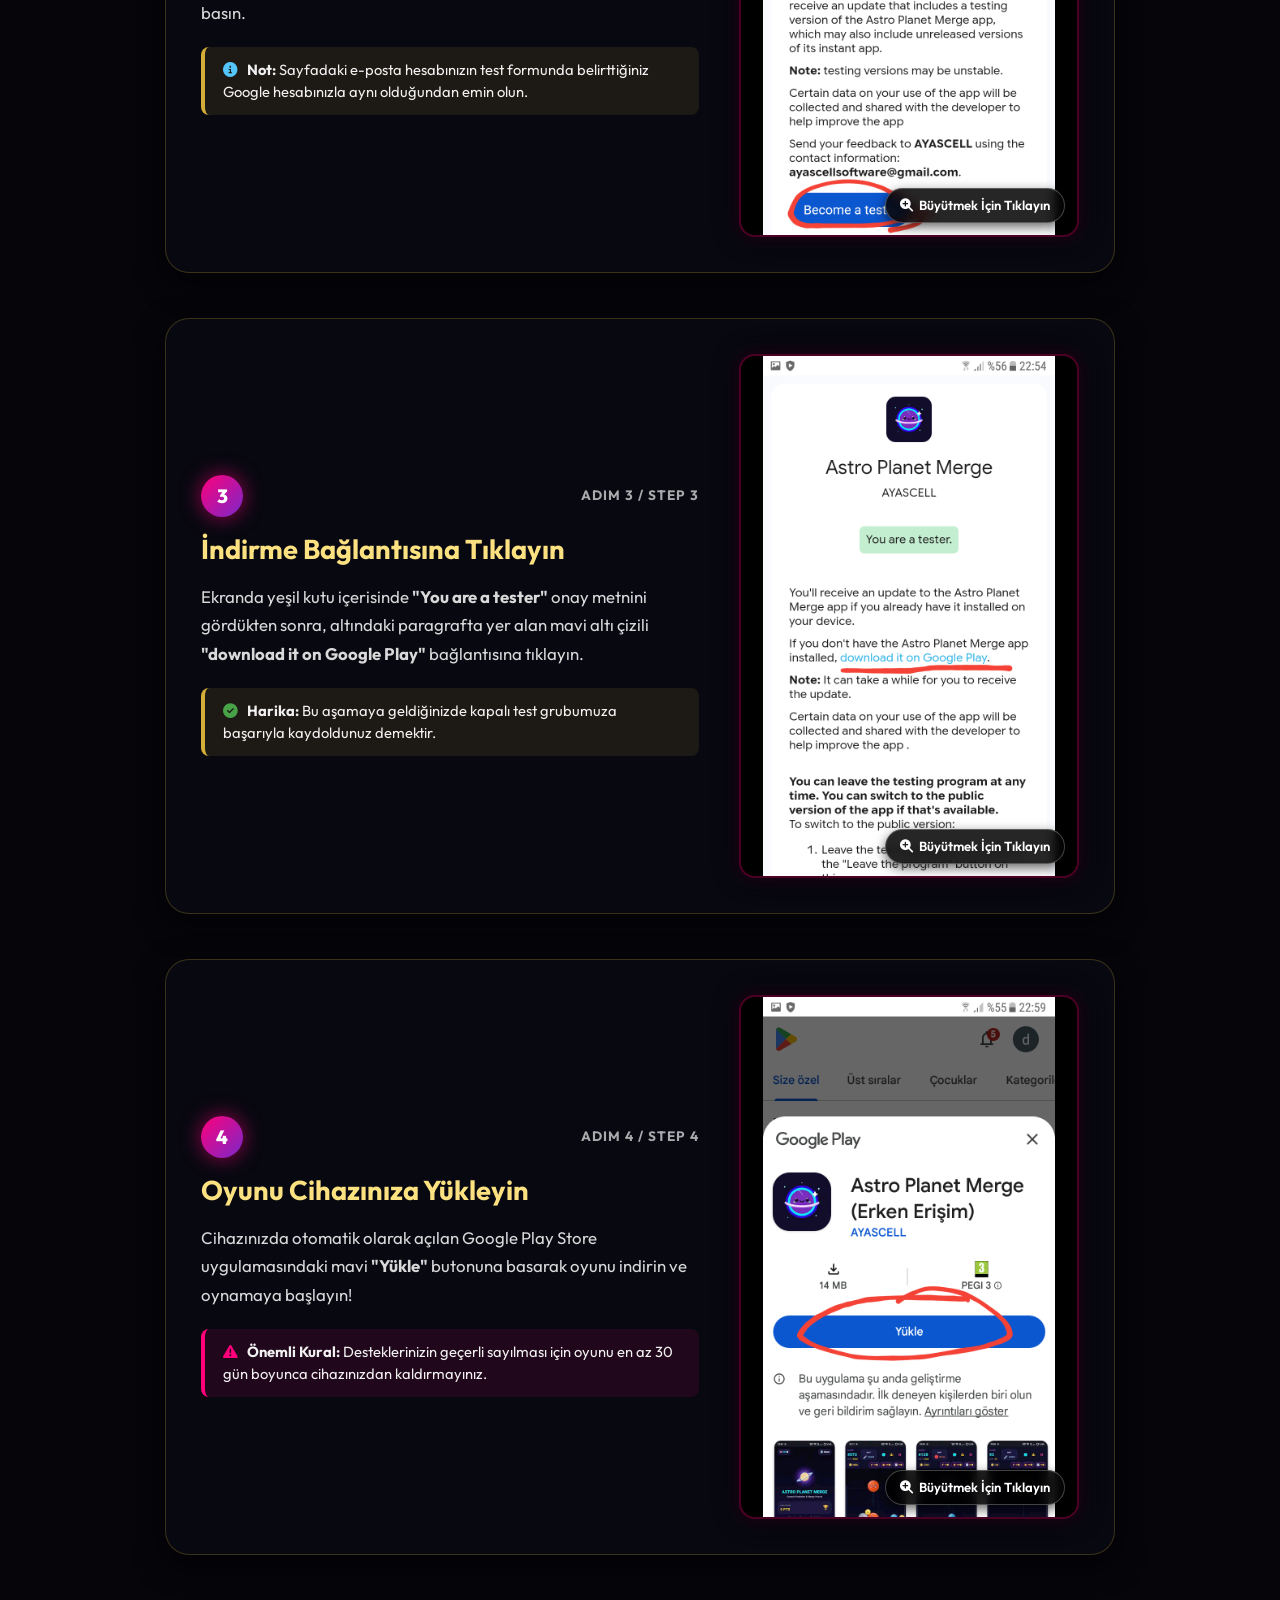
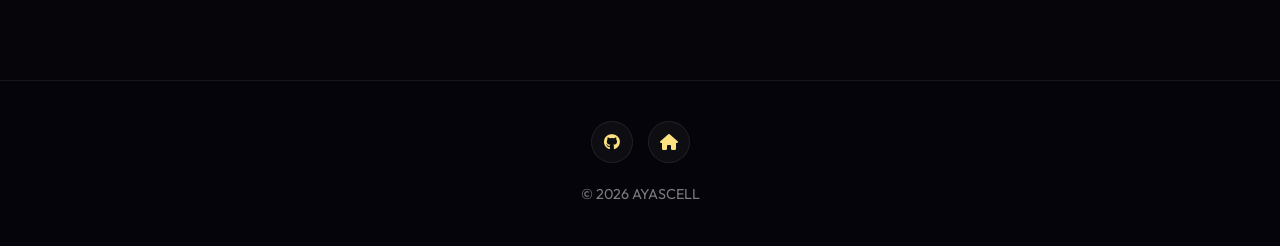
==== commit 1bee6f83: "revert: remove ?v=2.0 from style and script links" ====
--- a/closed-beta-guide.html
+++ b/closed-beta-guide.html
@@ -56,7 +56,7 @@
 
     <link rel="stylesheet" href="https://cdnjs.cloudflare.com/ajax/libs/font-awesome/6.5.1/css/all.min.css" />
     <link href="https://fonts.googleapis.com/css2?family=Outfit:wght@300;400;500;700;800&display=swap" rel="stylesheet">
-    <link rel="stylesheet" href="style.css?v=2.0">
+    <link rel="stylesheet" href="style.css">
 
     <style>
         .guide-container {
